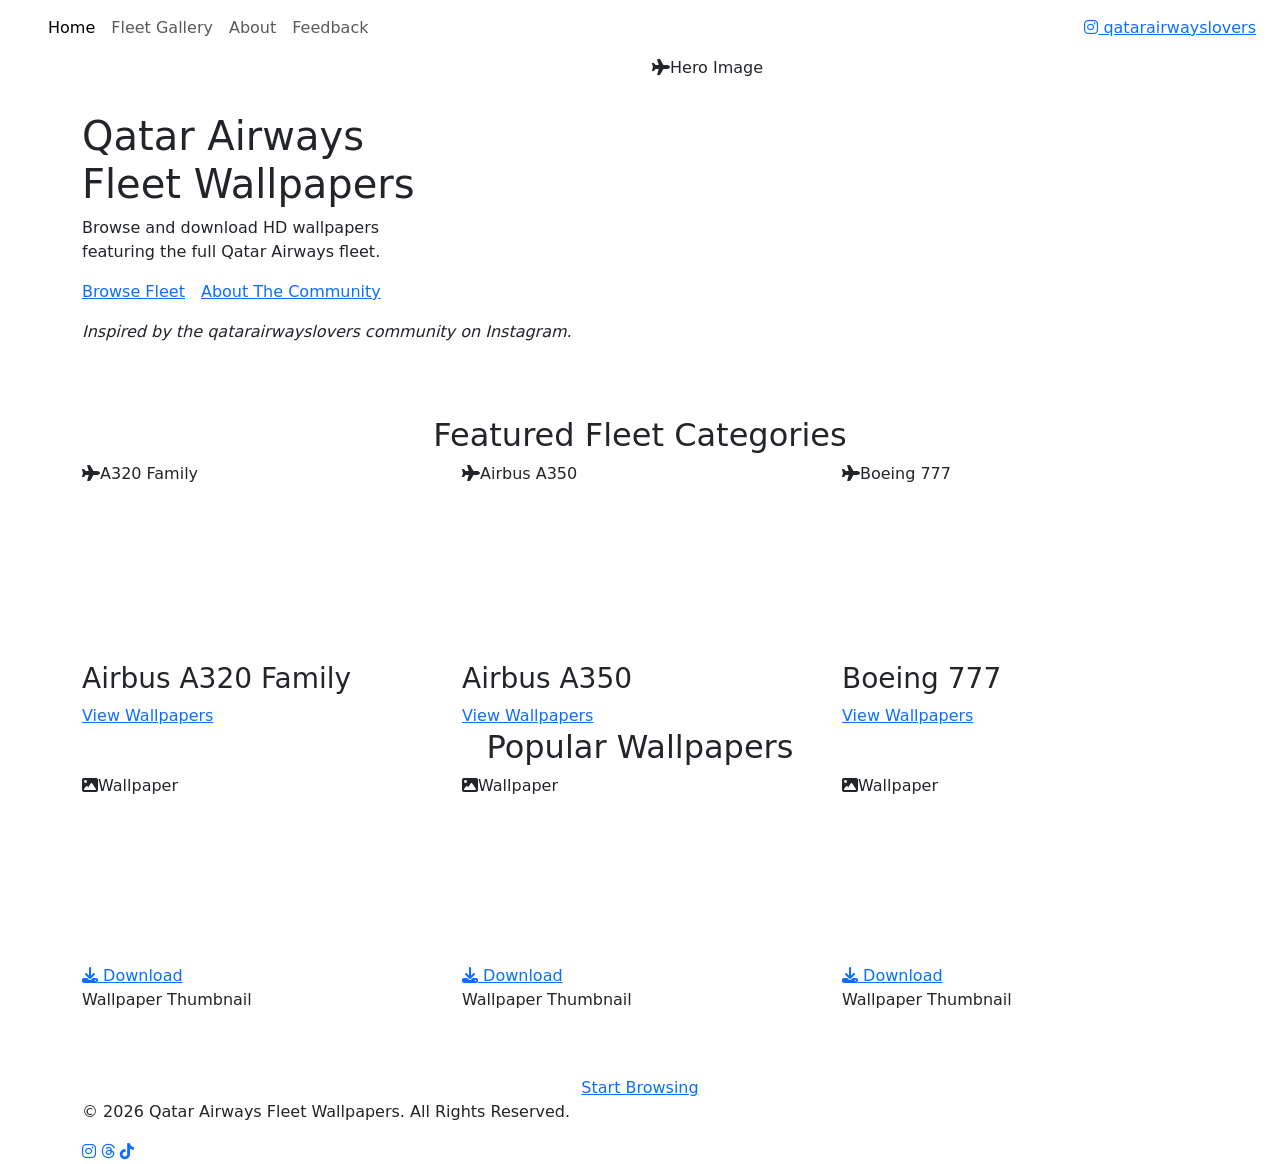
==== index.html @ 588c4b6b "Added actual wensite code" ====
<!DOCTYPE html>
<html lang="en">
<head>
  <meta charset="UTF-8">
  <meta name="viewport" content="width=device-width, initial-scale=1.0">
  <meta name="description" content="Browse and download HD wallpapers featuring the full Qatar Airways fleet.">
  <title>Qatar Airways Fleet Wallpapers</title>
  <link href="https://cdn.jsdelivr.net/npm/bootstrap@5.3.2/dist/css/bootstrap.min.css" rel="stylesheet">
  <link href="https://cdnjs.cloudflare.com/ajax/libs/font-awesome/6.5.0/css/all.min.css" rel="stylesheet">
  <link href="https://fonts.googleapis.com/css2?family=Inter:wght@300;400;500;600;700&display=swap" rel="stylesheet">
  <link rel="stylesheet" href="style.css">
</head>
<body>

<header>
  <nav class="navbar navbar-expand-lg site-nav" id="mainNav">
    <div class="container-fluid px-4">
      <a class="navbar-brand" href="index.html">
        <img src="assets/images/logo.jpeg" alt="Qatar Airways Lovers Community Logo" class="logo-img" onerror="this.style.display='none'">
      </a>
      <button class="navbar-toggler border-0" type="button" data-bs-toggle="collapse" data-bs-target="#navMenu" aria-controls="navMenu" aria-expanded="false" aria-label="Toggle navigation">
        <span class="navbar-toggler-icon"></span>
      </button>
      <div class="collapse navbar-collapse" id="navMenu">
        <ul class="navbar-nav me-auto mb-2 mb-lg-0">
          <li class="nav-item"><a class="nav-link active" aria-current="page" href="index.html">Home</a></li>
          <li class="nav-item"><a class="nav-link" href="fleet.html">Fleet Gallery</a></li>
          <li class="nav-item"><a class="nav-link" href="about.html">About</a></li>
          <li class="nav-item"><a class="nav-link" href="feedback.html">Feedback</a></li>
        </ul>
        <a href="https://instagram.com/qatarairwayslovers" target="_blank" rel="noopener noreferrer" class="ig-btn">
          <i class="fab fa-instagram"></i> qatarairwayslovers
        </a>
      </div>
    </div>
  </nav>
</header>

<main>

  <!-- ── HERO SECTION ── -->
  <section class="hero-section" id="hero">
    <div class="container">
      <div class="row align-items-center gy-5">
        <div class="col-lg-6 fade-up">
          <h1 class="hero-title">Qatar Airways<br>Fleet Wallpapers</h1>
          <p class="hero-sub">Browse and download HD wallpapers<br>featuring the full Qatar Airways fleet.</p>
          <div class="d-flex gap-3 flex-wrap mb-3">
            <a href="fleet.html" class="btn-dark-pill">Browse Fleet</a>
            <a href="about.html" class="btn-outline-pill">About The Community</a>
          </div>
          <p class="hero-tagline"><em>Inspired by the qatarairwayslovers community on Instagram.</em></p>
        </div>
        <div class="col-lg-6 fade-up delay-1">
          <div class="hero-img-box">
            <img src="assets/images/hero.jpg" alt="Qatar Airways aircraft in flight" width="600" height="360" loading="eager"
              onerror="this.outerHTML='<div class=\'img-ph\' style=\'height:360px\'><i class=\'fa fa-plane\'></i><span>Hero Image</span></div>'">
          </div>
        </div>
      </div>
    </div>
  </section>

  <!-- ── FEATURED FLEET CATEGORIES ── -->
  <section class="fleet-section" id="fleet">
    <div class="container">
      <h2 class="section-title text-center fade-up">Featured Fleet Categories</h2>
      <div class="row g-4">

        <div class="col-lg-4 col-md-6 fade-up delay-1">
          <article class="fleet-card">
            <div class="fleet-card-img">
              <img src="assets/images/a320.jpg" alt="Qatar Airways Airbus A320 Family" width="400" height="200" loading="lazy"
                onerror="this.outerHTML='<div class=\'img-ph\' style=\'height:200px\'><i class=\'fa fa-plane\'></i><span>A320 Family</span></div>'">
            </div>
            <div class="fleet-card-body">
              <h3 class="fleet-card-title">Airbus A320 Family</h3>
              <a href="aircraft.html?type=a320" class="btn-dark-pill">View Wallpapers</a>
            </div>
          </article>
        </div>

        <div class="col-lg-4 col-md-6 fade-up delay-2">
          <article class="fleet-card">
            <div class="fleet-card-img">
              <img src="assets/images/a350.jpg" alt="Qatar Airways Airbus A350" width="400" height="200" loading="lazy"
                onerror="this.outerHTML='<div class=\'img-ph\' style=\'height:200px\'><i class=\'fa fa-plane\'></i><span>Airbus A350</span></div>'">
            </div>
            <div class="fleet-card-body">
              <h3 class="fleet-card-title">Airbus A350</h3>
              <a href="aircraft.html?type=a350" class="btn-dark-pill">View Wallpapers</a>
            </div>
          </article>
        </div>

        <div class="col-lg-4 col-md-6 fade-up delay-3">
          <article class="fleet-card">
            <div class="fleet-card-img">
              <img src="assets/images/b777.jpg" alt="Qatar Airways Boeing 777" width="400" height="200" loading="lazy"
                onerror="this.outerHTML='<div class=\'img-ph\' style=\'height:200px\'><i class=\'fa fa-plane\'></i><span>Boeing 777</span></div>'">
            </div>
            <div class="fleet-card-body">
              <h3 class="fleet-card-title">Boeing 777</h3>
              <a href="aircraft.html?type=b777" class="btn-dark-pill">View Wallpapers</a>
            </div>
          </article>
        </div>

      </div>
    </div>
  </section>

  <!-- ── POPULAR WALLPAPERS ── -->
  <section class="wallpapers-section" id="wallpapers">
    <div class="container">
      <h2 class="section-title text-center fade-up">Popular Wallpapers</h2>
      <div class="row g-4">

        <div class="col-lg-4 col-md-6 fade-up delay-1">
          <figure class="wp-card">
            <div class="wp-img-wrap">
              <img src="assets/images/wp1.jpg" alt="Qatar Airways wallpaper thumbnail 1" width="400" height="190" loading="lazy"
                onerror="this.outerHTML='<div class=\'img-ph\' style=\'height:190px\'><i class=\'fa fa-image\'></i><span>Wallpaper</span></div>'">
              <div class="wp-overlay">
                <a href="download.html?id=1" class="btn-maroon btn-download-sim"><i class="fa fa-download"></i> Download</a>
              </div>
            </div>
            <figcaption class="wp-caption">Wallpaper Thumbnail</figcaption>
          </figure>
        </div>

        <div class="col-lg-4 col-md-6 fade-up delay-2">
          <figure class="wp-card">
            <div class="wp-img-wrap">
              <img src="assets/images/wp2.jpg" alt="Qatar Airways wallpaper thumbnail 2" width="400" height="190" loading="lazy"
                onerror="this.outerHTML='<div class=\'img-ph\' style=\'height:190px\'><i class=\'fa fa-image\'></i><span>Wallpaper</span></div>'">
              <div class="wp-overlay">
                <a href="download.html?id=2" class="btn-maroon btn-download-sim"><i class="fa fa-download"></i> Download</a>
              </div>
            </div>
            <figcaption class="wp-caption">Wallpaper Thumbnail</figcaption>
          </figure>
        </div>

        <div class="col-lg-4 col-md-6 fade-up delay-3">
          <figure class="wp-card">
            <div class="wp-img-wrap">
              <img src="assets/images/wp3.jpg" alt="Qatar Airways wallpaper thumbnail 3" width="400" height="190" loading="lazy"
                onerror="this.outerHTML='<div class=\'img-ph\' style=\'height:190px\'><i class=\'fa fa-image\'></i><span>Wallpaper</span></div>'">
              <div class="wp-overlay">
                <a href="download.html?id=3" class="btn-maroon btn-download-sim"><i class="fa fa-download"></i> Download</a>
              </div>
            </div>
            <figcaption class="wp-caption">Wallpaper Thumbnail</figcaption>
          </figure>
        </div>

      </div>
      <div class="text-center mt-5 fade-up">
        <a href="fleet.html" class="btn-start-browsing" id="startBrowsingBtn">Start Browsing</a>
      </div>
    </div>
  </section>

</main>

<footer class="site-footer">
  <div class="container">
    <div class="footer-inner">
      <address class="footer-copy">&copy; <time datetime="2026">2026</time> Qatar Airways Fleet Wallpapers. All Rights Reserved.</address>
      <nav aria-label="Social media links">
        <div class="footer-socials">
          <a href="https://instagram.com/qatarairwayslovers" target="_blank" rel="noopener noreferrer" class="social-link ig" aria-label="Instagram"><i class="fab fa-instagram"></i></a>
          <a href="#" class="social-link" aria-label="Threads"><i class="fab fa-threads"></i></a>
          <a href="#" class="social-link" aria-label="TikTok"><i class="fab fa-tiktok"></i></a>
        </div>
      </nav>
    </div>
  </div>
</footer>

<script src="https://cdn.jsdelivr.net/npm/bootstrap@5.3.2/dist/js/bootstrap.bundle.min.js"></script>
<script src="script.js"></script>
</body>
</html>
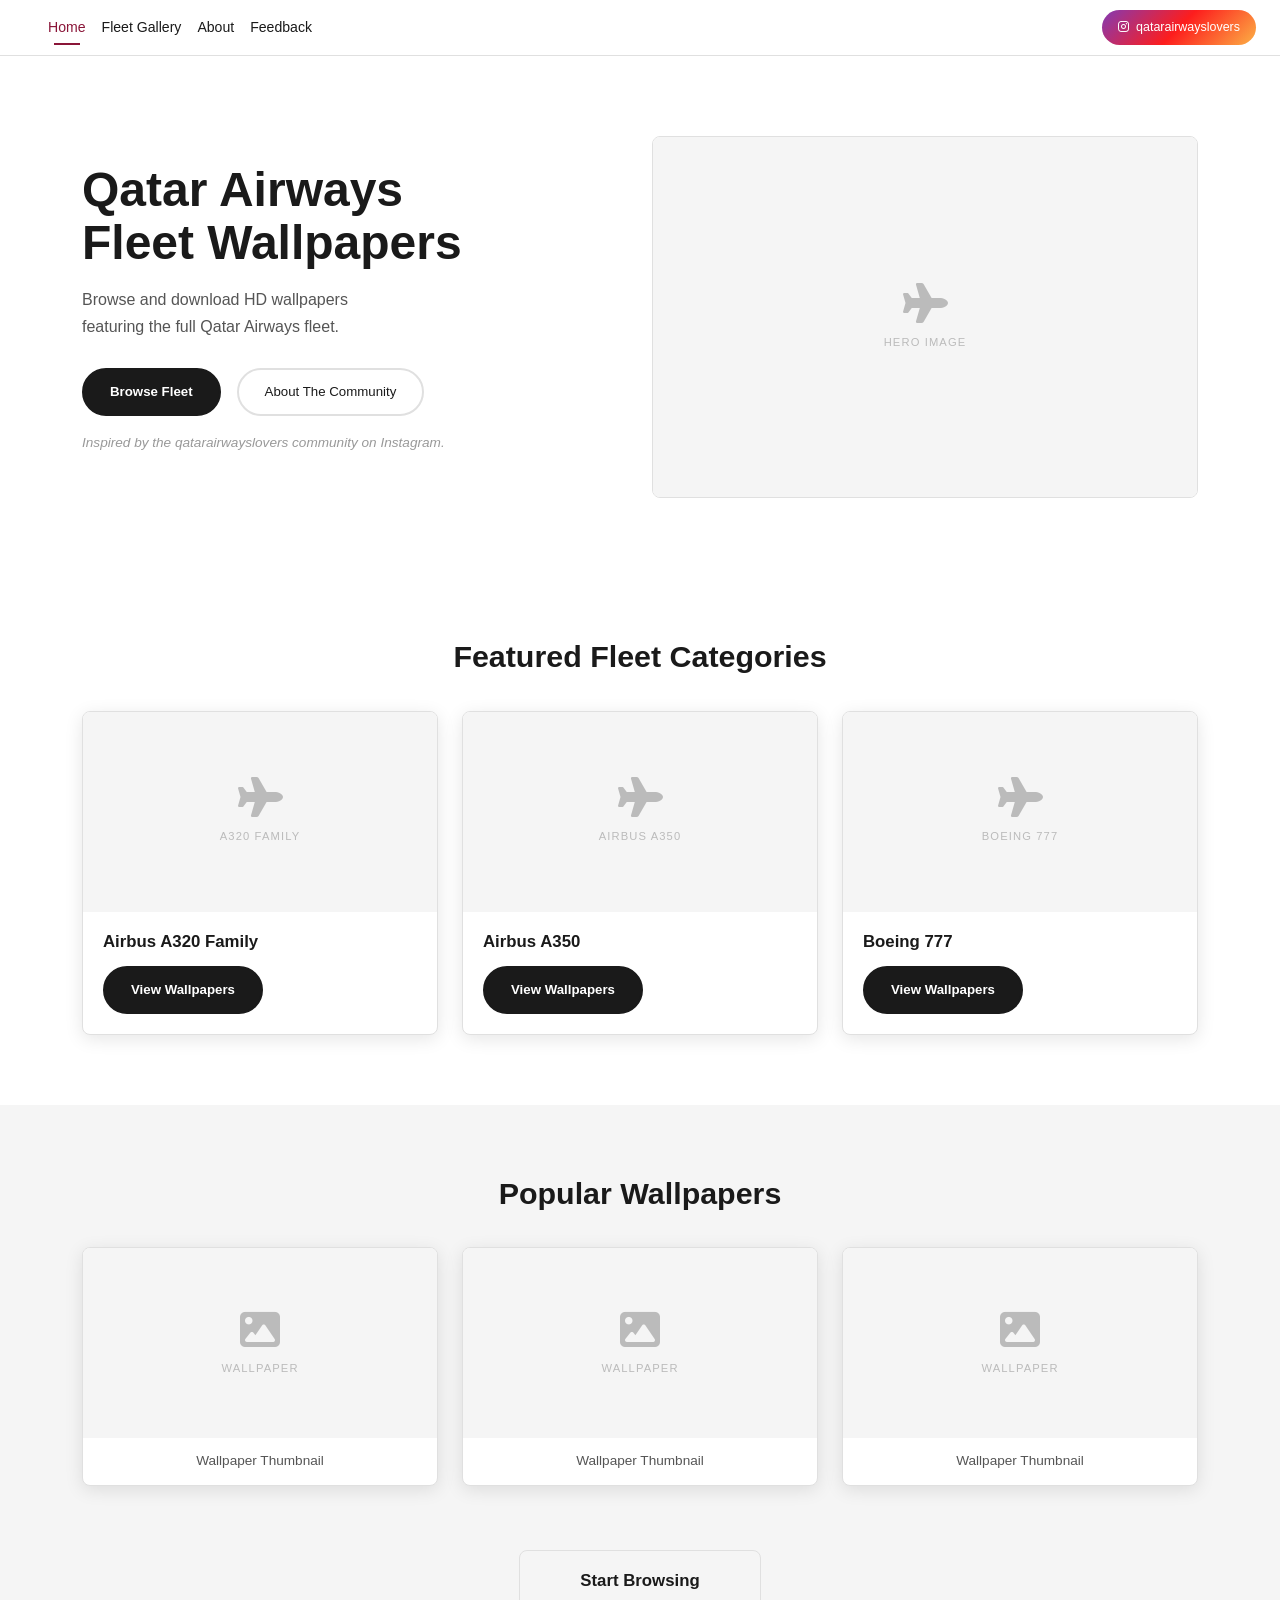
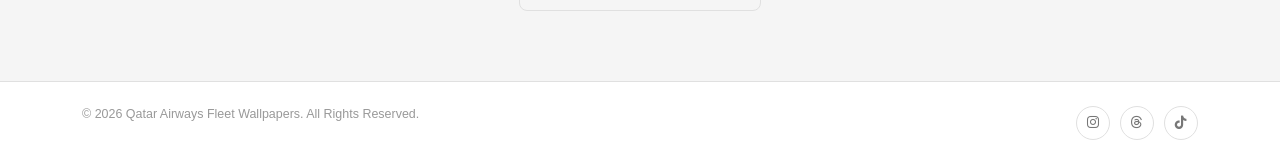
==== commit 88e2007d: "Updated WMD Website" ====
--- a/index.html
+++ b/index.html
@@ -8,7 +8,7 @@
   <link href="https://cdn.jsdelivr.net/npm/bootstrap@5.3.2/dist/css/bootstrap.min.css" rel="stylesheet">
   <link href="https://cdnjs.cloudflare.com/ajax/libs/font-awesome/6.5.0/css/all.min.css" rel="stylesheet">
   <link href="https://fonts.googleapis.com/css2?family=Inter:wght@300;400;500;600;700&display=swap" rel="stylesheet">
-  <link rel="stylesheet" href="style.css">
+  <link rel="stylesheet" href="css/style.css">
 </head>
 <body>
 
@@ -24,7 +24,7 @@
       <div class="collapse navbar-collapse" id="navMenu">
         <ul class="navbar-nav me-auto mb-2 mb-lg-0">
           <li class="nav-item"><a class="nav-link active" aria-current="page" href="index.html">Home</a></li>
-          <li class="nav-item"><a class="nav-link" href="fleet.html">Fleet Gallery</a></li>
+          <li class="nav-item"><a class="nav-link" href="fleet gallery.html">Fleet Gallery</a></li>
           <li class="nav-item"><a class="nav-link" href="about.html">About</a></li>
           <li class="nav-item"><a class="nav-link" href="feedback.html">Feedback</a></li>
         </ul>
@@ -179,7 +179,6 @@
   </div>
 </footer>
 
-<script src="https://cdn.jsdelivr.net/npm/bootstrap@5.3.2/dist/js/bootstrap.bundle.min.js"></script>
-<script src="script.js"></script>
+<script src="js/main.js"></script>
 </body>
 </html>
--- a/css/style.css
+++ b/css/style.css
@@ -0,0 +1,177 @@
+/* Qatar Airways Fleet Wallpapers — style.css | BIDA25-238 */
+:root{--maroon:#8A1538;--maroon-dark:#6B1029;--dark:#1a1a1a;--white:#fff;--grey-bg:#f5f5f5;--grey-mid:#e0e0e0;--grey-text:#555;--font:'Inter',sans-serif;--radius:8px;--tr:0.35s ease;--sh:0 4px 18px rgba(0,0,0,.10);--sh-lg:0 12px 36px rgba(0,0,0,.16)}
+*,*::before,*::after{box-sizing:border-box;margin:0;padding:0}
+html{scroll-behavior:smooth}
+body{font-family:var(--font);font-size:15px;color:var(--dark);background:var(--white);line-height:1.65}
+a{text-decoration:none;color:inherit}
+img{max-width:100%;display:block}
+address{font-style:normal}
+/* NAV */
+.site-nav{position:sticky;top:0;z-index:999;background:var(--white);border-bottom:1px solid var(--grey-mid);padding:10px 0;transition:box-shadow var(--tr)}
+.site-nav.scrolled{box-shadow:var(--sh)}
+.site-nav .logo-img{width:32px;height:32px;border-radius:50%;object-fit:cover;border:1px solid var(--grey-mid)}
+.site-nav .nav-link{font-size:.88rem;font-weight:500;color:var(--dark);padding:6px 14px;position:relative;transition:color var(--tr)}
+.site-nav .nav-link::after{content:'';position:absolute;bottom:0;left:14px;width:0;height:2px;background:var(--maroon);transition:width var(--tr)}
+.site-nav .nav-link:hover,.site-nav .nav-link.active{color:var(--maroon)}
+.site-nav .nav-link:hover::after,.site-nav .nav-link.active::after{width:calc(100% - 28px)}
+.ig-btn{display:inline-flex;align-items:center;gap:7px;background:linear-gradient(135deg,#833ab4,#fd1d1d,#fcb045);color:#fff;font-size:.78rem;font-weight:500;padding:7px 16px;border-radius:50px;transition:transform var(--tr),box-shadow var(--tr)}
+.ig-btn:hover{color:#fff;transform:translateY(-2px);box-shadow:0 6px 18px rgba(253,29,29,.3)}
+/* BANNER */
+.page-banner{background:var(--grey-bg);border-bottom:1px solid var(--grey-mid);padding:40px 0 30px}
+.page-banner h1{font-size:clamp(1.6rem,3.5vw,2.4rem);font-weight:700;margin-bottom:8px}
+.page-banner p{font-size:.95rem;color:var(--grey-text)}
+/* SECTION TITLE */
+.section-title{font-size:clamp(1.3rem,3vw,1.9rem);font-weight:700;margin-bottom:36px}
+/* BUTTONS */
+.btn-dark-pill{display:inline-block;background:var(--dark);color:var(--white);font-size:.83rem;font-weight:600;padding:11px 26px;border-radius:50px;border:2px solid var(--dark);transition:background var(--tr),color var(--tr),border-color var(--tr),transform var(--tr)}
+.btn-dark-pill:hover{background:var(--maroon);border-color:var(--maroon);color:var(--white);transform:translateY(-2px)}
+.btn-outline-pill{display:inline-block;background:transparent;color:var(--dark);font-size:.83rem;font-weight:500;padding:11px 26px;border-radius:50px;border:2px solid var(--grey-mid);transition:border-color var(--tr),color var(--tr),transform var(--tr)}
+.btn-outline-pill:hover{border-color:var(--dark);color:var(--dark);transform:translateY(-2px)}
+.btn-maroon{display:inline-flex;align-items:center;gap:8px;background:var(--maroon);color:var(--white);font-size:.83rem;font-weight:600;padding:11px 26px;border-radius:50px;border:2px solid var(--maroon);cursor:pointer;transition:background var(--tr),transform var(--tr),box-shadow var(--tr)}
+.btn-maroon:hover{background:var(--maroon-dark);color:var(--white);transform:translateY(-2px);box-shadow:0 6px 20px rgba(138,21,56,.3)}
+/* HERO */
+.hero-section{padding:80px 0 70px}
+.hero-title{font-size:clamp(2rem,5vw,3rem);font-weight:700;line-height:1.1;margin-bottom:18px}
+.hero-sub{font-size:1rem;color:var(--grey-text);margin-bottom:28px}
+.hero-tagline{font-size:.85rem;color:#999;font-style:italic;margin-top:16px}
+.hero-img-box{border-radius:var(--radius);overflow:hidden;background:var(--grey-bg);border:1px solid var(--grey-mid)}
+.hero-img-box img{width:100%;height:360px;object-fit:cover;transition:transform .7s ease}
+.hero-img-box:hover img{transform:scale(1.04)}
+/* PLACEHOLDER */
+.img-ph{display:flex;flex-direction:column;align-items:center;justify-content:center;gap:10px;color:#bbb;background:var(--grey-bg)}
+.img-ph i{font-size:2.5rem}
+.img-ph span{font-size:.7rem;letter-spacing:.1em;text-transform:uppercase}
+/* FLEET CARDS */
+.fleet-section{padding:70px 0}
+.wallpapers-section{padding:70px 0;background:var(--grey-bg)}
+.fleet-card{border:1px solid var(--grey-mid);border-radius:var(--radius);overflow:hidden;background:var(--white);box-shadow:var(--sh);height:100%;transition:transform var(--tr),box-shadow var(--tr),border-color var(--tr)}
+.fleet-card:hover{transform:translateY(-8px);box-shadow:var(--sh-lg);border-color:rgba(138,21,56,.25)}
+.fleet-card-img{overflow:hidden;height:200px;background:var(--grey-bg)}
+.fleet-card-img img{width:100%;height:100%;object-fit:cover;transition:transform .7s ease}
+.fleet-card:hover .fleet-card-img img{transform:scale(1.08)}
+.fleet-card-body{padding:20px}
+.fleet-card-title{font-size:1.05rem;font-weight:700;margin-bottom:14px}
+/* WALLPAPER CARDS */
+.wp-card{border:1px solid var(--grey-mid);border-radius:var(--radius);overflow:hidden;background:var(--white);box-shadow:var(--sh);transition:transform var(--tr),box-shadow var(--tr)}
+.wp-card:hover{transform:translateY(-6px);box-shadow:var(--sh-lg)}
+.wp-img-wrap{position:relative;overflow:hidden;height:190px;background:var(--grey-bg)}
+.wp-img-wrap img{width:100%;height:100%;object-fit:cover;transition:transform .7s ease}
+.wp-card:hover .wp-img-wrap img{transform:scale(1.07)}
+.wp-overlay{position:absolute;inset:0;background:rgba(0,0,0,.48);display:flex;align-items:center;justify-content:center;opacity:0;transition:opacity var(--tr)}
+.wp-card:hover .wp-overlay{opacity:1}
+.wp-caption{font-size:.85rem;color:var(--grey-text);padding:12px 16px;text-align:center}
+/* START BROWSING */
+.btn-start-browsing{background:var(--grey-bg);color:var(--dark);font-size:1.05rem;font-weight:600;padding:16px 60px;border-radius:var(--radius);border:1px solid var(--grey-mid);display:inline-block;transition:background var(--tr),color var(--tr),transform var(--tr),box-shadow var(--tr)}
+.btn-start-browsing:hover{background:var(--dark);color:var(--white);transform:translateY(-3px);box-shadow:var(--sh-lg)}
+/* GALLERY */
+.gallery-section{padding:60px 0}
+.search-wrap{display:flex;gap:12px;flex-wrap:wrap;justify-content:flex-end;margin-bottom:40px}
+.search-input{flex:1;min-width:180px;max-width:280px;padding:10px 16px;border:1px solid var(--grey-mid);border-radius:50px;font-size:.88rem;background:var(--white);transition:border-color var(--tr),box-shadow var(--tr)}
+.search-input:focus{outline:none;border-color:var(--maroon);box-shadow:0 0 0 3px rgba(138,21,56,.1)}
+.filter-select{padding:10px 16px;border:1px solid var(--grey-mid);border-radius:50px;font-size:.88rem;background:var(--white);cursor:pointer}
+.aircraft-cat-card{border:1px solid var(--grey-mid);border-radius:var(--radius);overflow:hidden;background:var(--white);text-align:center;cursor:pointer;box-shadow:var(--sh);transition:transform var(--tr),box-shadow var(--tr),border-color var(--tr)}
+.aircraft-cat-card:hover{transform:translateY(-6px);box-shadow:var(--sh-lg);border-color:rgba(138,21,56,.2)}
+.aircraft-cat-img{height:160px;background:var(--grey-bg);overflow:hidden}
+.aircraft-cat-img img{width:100%;height:100%;object-fit:cover;transition:transform .7s ease}
+.aircraft-cat-card:hover .aircraft-cat-img img{transform:scale(1.08)}
+.aircraft-cat-label{display:inline-block;background:var(--dark);color:var(--white);font-size:.82rem;font-weight:600;padding:8px 20px;border-radius:50px;margin:14px 0 16px;transition:background var(--tr)}
+.aircraft-cat-card:hover .aircraft-cat-label{background:var(--maroon)}
+.explore-card{border:1px solid var(--grey-mid);border-radius:var(--radius);background:var(--grey-bg);text-align:center;padding:28px 20px;transition:transform var(--tr),box-shadow var(--tr)}
+.explore-card:hover{transform:translateY(-4px);box-shadow:var(--sh)}
+.explore-card-img{height:120px;background:var(--grey-mid);border-radius:var(--radius);display:flex;align-items:center;justify-content:center;margin-bottom:14px}
+.explore-card-img i{font-size:2.5rem;color:#bbb}
+.explore-label{font-size:.85rem;color:var(--grey-text);margin-bottom:14px}
+.explore-browse-btn{display:block;width:100%;background:var(--grey-mid);color:var(--dark);font-size:1rem;font-weight:600;padding:11px;border-radius:var(--radius);border:none;cursor:pointer;transition:background var(--tr),color var(--tr)}
+.explore-browse-btn:hover{background:var(--dark);color:var(--white)}
+/* ABOUT */
+.about-section{padding:60px 0;border-bottom:1px solid var(--grey-mid)}
+.about-section:last-of-type{border-bottom:none}
+.about-img-box{background:var(--grey-bg);border:1px solid var(--grey-mid);border-radius:var(--radius);height:260px;display:flex;align-items:center;justify-content:center;overflow:hidden}
+.about-img-box img{width:100%;height:100%;object-fit:cover}
+/* FEEDBACK */
+.feedback-section{padding:60px 0}
+.feedback-card{background:var(--grey-bg);border:1px solid var(--grey-mid);border-radius:var(--radius);padding:32px}
+.feedback-card-header{display:flex;align-items:flex-start;gap:14px;margin-bottom:24px}
+.chat-icon{width:52px;height:52px;border:1px solid var(--grey-mid);background:var(--white);border-radius:var(--radius);display:flex;align-items:center;justify-content:center;font-size:1.4rem;flex-shrink:0}
+.feedback-card-header h3{font-size:1.1rem;font-weight:700;margin-bottom:4px}
+.feedback-card-header p{font-size:.85rem;color:var(--grey-text)}
+.form-label{font-size:.85rem;font-weight:600;margin-bottom:5px;display:block}
+.form-control{width:100%;padding:10px 14px;border:1px solid var(--grey-mid);border-radius:var(--radius);font-size:.88rem;background:var(--white);font-family:var(--font);transition:border-color var(--tr),box-shadow var(--tr)}
+.form-control:focus{outline:none;border-color:var(--maroon);box-shadow:0 0 0 3px rgba(138,21,56,.1)}
+.form-group{margin-bottom:16px}
+.form-error{font-size:.75rem;color:#c0392b;margin-top:4px;display:none}
+.form-error.show{display:block}
+.form-note{font-size:.75rem;color:#aaa;margin-top:8px}
+.info-sidebar{display:flex;flex-direction:column;gap:0}
+.info-card{background:var(--grey-bg);border:1px solid var(--grey-mid);padding:18px 20px}
+.info-card:first-child{border-radius:var(--radius) var(--radius) 0 0}
+.info-card:last-child{border-radius:0 0 var(--radius) var(--radius)}
+.info-card+.info-card{border-top:none}
+.info-header{font-weight:700;font-size:.88rem;margin-bottom:6px;color:var(--dark)}
+.info-icon-row{display:flex;align-items:center;gap:10px;margin-bottom:6px}
+.icon-circle{width:36px;height:36px;border-radius:50%;display:flex;align-items:center;justify-content:center;font-size:.9rem;flex-shrink:0}
+.ic-blue{background:#dbeafe;color:#1e40af}
+.ic-dark{background:var(--dark);color:var(--white)}
+.ic-clock{background:#f3f4f6;color:var(--dark)}
+.ic-ig{background:linear-gradient(135deg,#833ab4,#fd1d1d,#fcb045);color:var(--white)}
+.info-card p{font-size:.82rem;color:var(--grey-text)}
+/* AIRCRAFT DETAIL */
+.aircraft-section{padding:60px 0}
+.aircraft-main-img{background:var(--grey-bg);border:1px solid var(--grey-mid);border-radius:var(--radius);overflow:hidden;height:340px;display:flex;align-items:center;justify-content:center}
+.aircraft-main-img img{width:100%;height:100%;object-fit:cover;transition:opacity .3s ease}
+.thumb-strip{display:flex;gap:8px;margin-top:10px}
+.thumb-item{flex:1;height:62px;background:var(--grey-bg);border:2px solid var(--grey-mid);border-radius:6px;overflow:hidden;cursor:pointer;transition:border-color var(--tr)}
+.thumb-item:hover,.thumb-item.active-thumb{border-color:var(--maroon)}
+.thumb-item img{width:100%;height:100%;object-fit:cover}
+.wallpaper-info-panel{background:var(--grey-bg);border:1px solid var(--grey-mid);border-radius:var(--radius);padding:22px;height:100%}
+.wallpaper-info-panel h3{font-size:1rem;font-weight:700;margin-bottom:14px}
+.info-row{margin-bottom:10px;font-size:.88rem}
+.info-row strong{font-weight:600}
+.thumb-gallery{display:grid;grid-template-columns:repeat(4,1fr);gap:10px}
+.thumb-gallery-item{background:var(--grey-bg);border:1px solid var(--grey-mid);border-radius:6px;height:90px;overflow:hidden;cursor:pointer;transition:border-color var(--tr),transform var(--tr)}
+.thumb-gallery-item:hover{border-color:var(--maroon);transform:scale(1.04)}
+.thumb-gallery-item img{width:100%;height:100%;object-fit:cover}
+.more-wallpaper-card{border:1px solid var(--grey-mid);border-radius:var(--radius);overflow:hidden;background:var(--white);box-shadow:var(--sh);transition:transform var(--tr),box-shadow var(--tr)}
+.more-wallpaper-card:hover{transform:translateY(-5px);box-shadow:var(--sh-lg)}
+.more-wp-img{height:140px;background:var(--grey-bg);display:flex;align-items:center;justify-content:center;overflow:hidden}
+.more-wp-img img{width:100%;height:100%;object-fit:cover}
+.more-wp-body{padding:14px}
+.more-wp-title{font-size:.92rem;font-weight:700;margin-bottom:3px}
+.more-wp-sub{font-size:.78rem;color:var(--grey-text)}
+/* DOWNLOAD */
+.download-section{padding:60px 0}
+.download-preview{background:var(--grey-bg);border:1px solid var(--grey-mid);border-radius:var(--radius);height:300px;display:flex;align-items:center;justify-content:center;overflow:hidden}
+.download-preview img{width:100%;height:100%;object-fit:cover}
+.dl-res-label{text-align:center;font-size:1rem;color:#aaa;font-weight:500;margin-top:10px}
+.order-panel{background:var(--grey-bg);border:1px solid var(--grey-mid);border-radius:var(--radius);padding:22px;height:100%}
+.order-panel h4{font-size:1rem;font-weight:700;text-align:center;margin-bottom:18px}
+.order-row{margin-bottom:12px;font-size:.88rem}
+.order-row strong{font-weight:600}
+.order-line{height:1px;background:var(--grey-mid);margin:16px 0}
+.order-payment p{font-size:.85rem;color:var(--grey-text);margin-top:4px}
+.user-info-card{background:var(--grey-bg);border:1px solid var(--grey-mid);border-radius:var(--radius);padding:26px}
+.user-info-card h3{font-size:1.05rem;font-weight:700;margin-bottom:20px}
+.confirm-row{display:flex;align-items:center;justify-content:space-between;flex-wrap:wrap;gap:10px;margin-top:6px}
+.sim-note{font-size:.75rem;color:#aaa}
+/* TOAST */
+.toast-msg{position:fixed;bottom:28px;right:28px;z-index:9999;background:#166534;color:#fff;padding:14px 22px;border-radius:var(--radius);font-size:.88rem;font-weight:500;box-shadow:var(--sh-lg);transform:translateY(80px);opacity:0;transition:transform .4s ease,opacity .4s ease}
+.toast-msg.show{transform:translateY(0);opacity:1}
+/* FOOTER */
+.site-footer{background:var(--white);border-top:1px solid var(--grey-mid);padding:22px 0}
+.footer-inner{display:flex;align-items:center;justify-content:space-between;flex-wrap:wrap;gap:12px}
+.footer-copy{font-size:.78rem;color:#999}
+.footer-socials{display:flex;gap:10px}
+.social-link{width:34px;height:34px;border-radius:50%;border:1px solid var(--grey-mid);display:flex;align-items:center;justify-content:center;color:#777;font-size:.85rem;transition:border-color var(--tr),color var(--tr),transform var(--tr)}
+.social-link:hover{border-color:var(--dark);color:var(--dark);transform:translateY(-2px)}
+.social-link.ig:hover{background:linear-gradient(135deg,#833ab4,#fd1d1d,#fcb045);border-color:transparent;color:#fff}
+/* ANIMATIONS */
+@keyframes fadeUp{from{opacity:0;transform:translateY(28px)}to{opacity:1;transform:translateY(0)}}
+.fade-up{opacity:0;transform:translateY(28px);transition:opacity .7s ease,transform .7s ease}
+.fade-up.visible{opacity:1;transform:translateY(0)}
+.delay-1{transition-delay:.12s}
+.delay-2{transition-delay:.24s}
+.delay-3{transition-delay:.36s}
+/* MEDIA QUERIES */
+@media(max-width:991px){.ig-btn{font-size:.72rem;padding:6px 12px}.hero-section{padding:55px 0 45px}.hero-title{font-size:2.2rem}}
+@media(max-width:767px){.hero-title{font-size:1.8rem}.hero-img-box img{height:240px}.fleet-section,.wallpapers-section{padding:50px 0}.thumb-gallery{grid-template-columns:repeat(2,1fr)}.footer-inner{justify-content:center;text-align:center}.feedback-card{padding:22px}.user-info-card{padding:20px}}
+@media(max-width:480px){.hero-title{font-size:1.6rem}.btn-dark-pill,.btn-outline-pill{display:block;width:100%;text-align:center}.btn-start-browsing{padding:14px 30px}.thumb-gallery{grid-template-columns:1fr 1fr}}
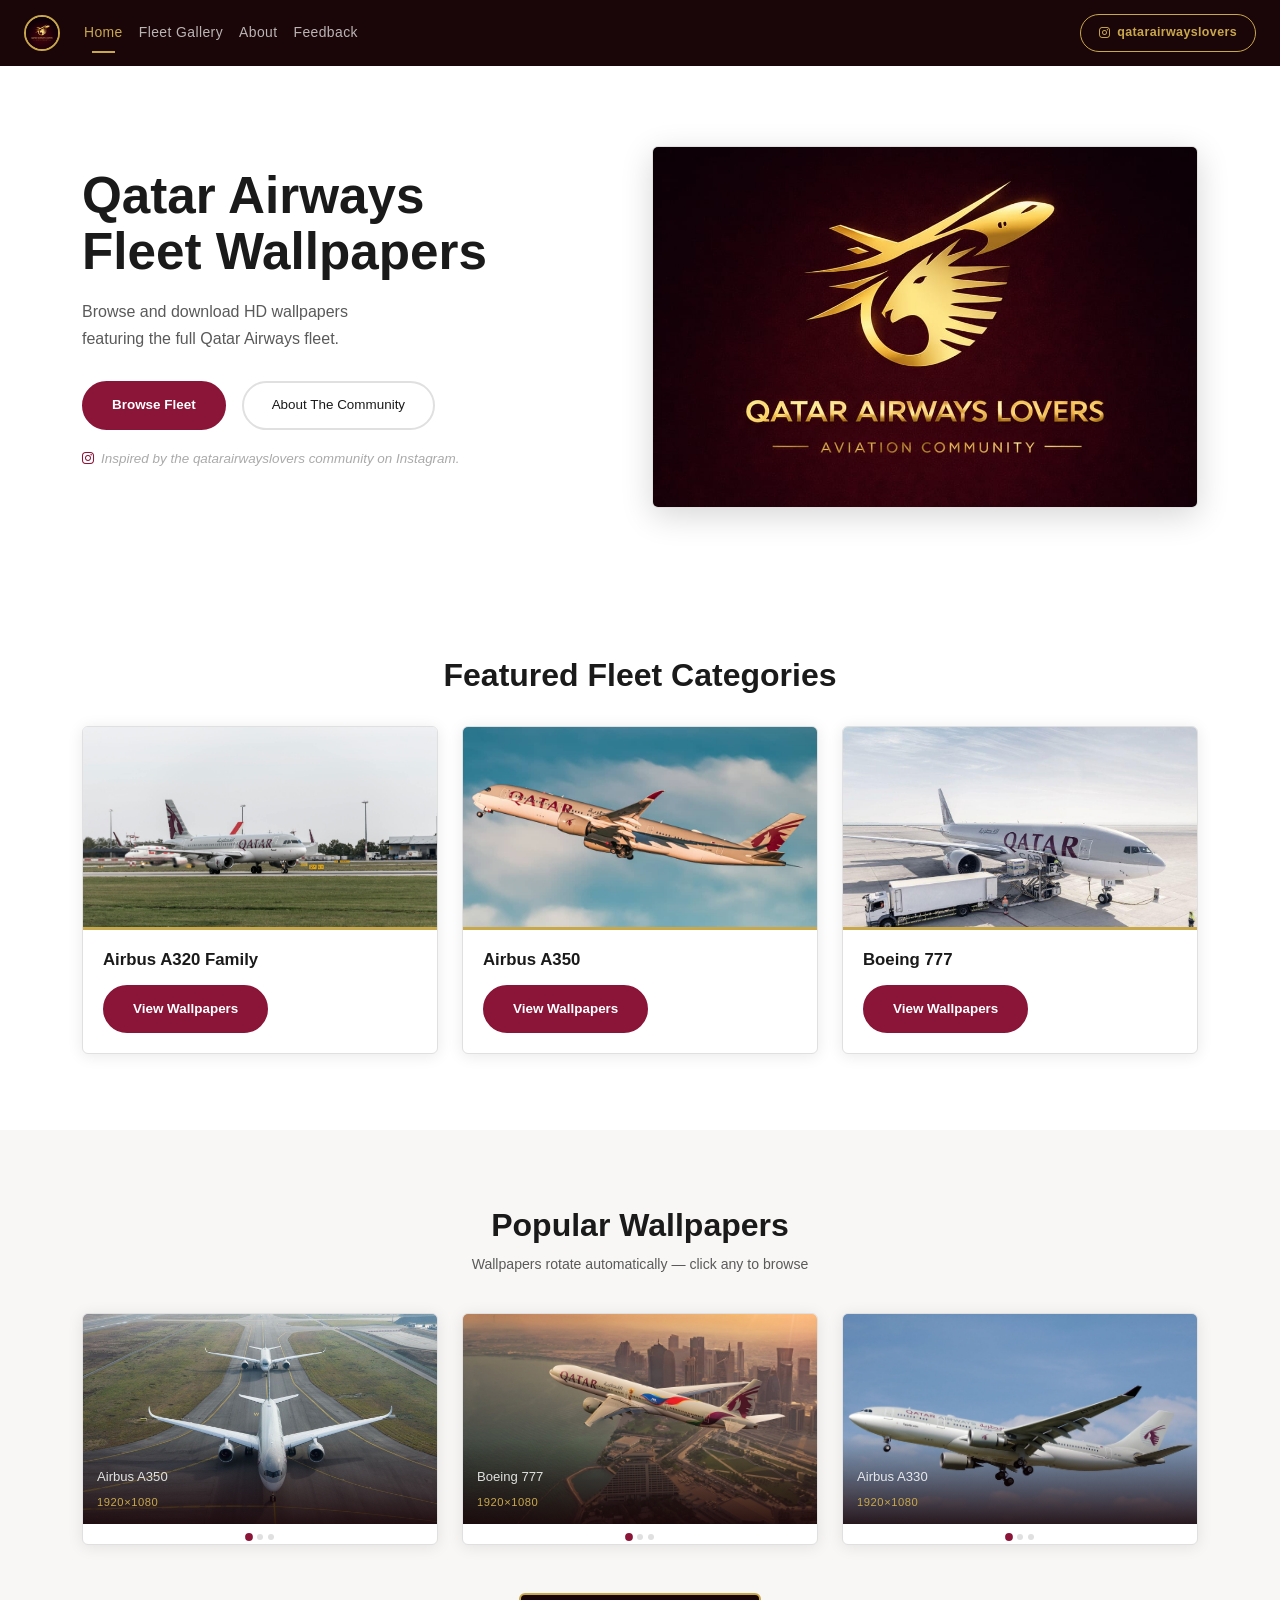
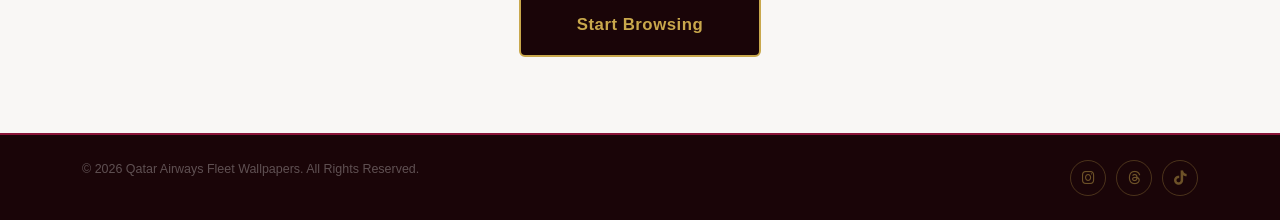
==== commit 7864d914: "Complete Full Website Updates" ====
--- a/index.html
+++ b/index.html
@@ -9,6 +9,21 @@
   <link href="https://cdnjs.cloudflare.com/ajax/libs/font-awesome/6.5.0/css/all.min.css" rel="stylesheet">
   <link href="https://fonts.googleapis.com/css2?family=Inter:wght@300;400;500;600;700&display=swap" rel="stylesheet">
   <link rel="stylesheet" href="css/style.css">
+  <style>
+    .wp-rotate-card{border:1px solid var(--mid-grey);border-radius:var(--radius);overflow:hidden;background:var(--white);box-shadow:var(--shadow);transition:transform var(--tr),box-shadow var(--tr)}
+    .wp-rotate-card:hover{transform:translateY(-6px);box-shadow:var(--shadow-lg)}
+    .wp-rotate-img{position:relative;overflow:hidden;height:210px;background:var(--light-grey)}
+    .wp-rotate-img img{position:absolute;inset:0;width:100%;height:100%;object-fit:cover;opacity:0;transition:opacity 1s ease}
+    .wp-rotate-img img.active{opacity:1}
+    .wp-rotate-overlay{position:absolute;inset:0;background:rgba(26,5,8,0.78);display:flex;align-items:center;justify-content:center;opacity:0;transition:opacity var(--tr);z-index:2}
+    .wp-rotate-card:hover .wp-rotate-overlay{opacity:1}
+    .wp-rotate-label{position:absolute;bottom:0;left:0;right:0;background:linear-gradient(to top,rgba(26,5,8,.88),transparent);padding:28px 14px 10px;z-index:1}
+    .wp-rotate-label p{font-size:.82rem;color:rgba(255,255,255,.85);font-weight:500;margin:0}
+    .wp-rotate-label span{font-size:.7rem;color:var(--gold);letter-spacing:.05em}
+    .wp-dots{display:flex;gap:5px;justify-content:center;padding:10px 0 4px}
+    .wp-dot{width:6px;height:6px;border-radius:50%;background:var(--mid-grey);cursor:pointer;transition:background .3s,transform .3s}
+    .wp-dot.active{background:var(--maroon);transform:scale(1.3)}
+  </style>
 </head>
 <body>
 
@@ -16,9 +31,9 @@
   <nav class="navbar navbar-expand-lg site-nav" id="mainNav">
     <div class="container-fluid px-4">
       <a class="navbar-brand" href="index.html">
-        <img src="assets/images/logo.jpeg" alt="Qatar Airways Lovers Community Logo" class="logo-img" onerror="this.style.display='none'">
+        <img src="images/qr lovers logo/QR Lovers Community Logo.jpeg" alt="Qatar Airways Lovers Logo" class="logo-img" onerror="this.style.display='none'">
       </a>
-      <button class="navbar-toggler border-0" type="button" data-bs-toggle="collapse" data-bs-target="#navMenu" aria-controls="navMenu" aria-expanded="false" aria-label="Toggle navigation">
+      <button class="navbar-toggler border-0" type="button" data-bs-toggle="collapse" data-bs-target="#navMenu" aria-expanded="false" aria-label="Toggle navigation">
         <span class="navbar-toggler-icon"></span>
       </button>
       <div class="collapse navbar-collapse" id="navMenu">
@@ -38,7 +53,7 @@
 
 <main>
 
-  <!-- ── HERO SECTION ── -->
+  <!-- HERO -->
   <section class="hero-section" id="hero">
     <div class="container">
       <div class="row align-items-center gy-5">
@@ -46,14 +61,17 @@
           <h1 class="hero-title">Qatar Airways<br>Fleet Wallpapers</h1>
           <p class="hero-sub">Browse and download HD wallpapers<br>featuring the full Qatar Airways fleet.</p>
           <div class="d-flex gap-3 flex-wrap mb-3">
-            <a href="fleet.html" class="btn-dark-pill">Browse Fleet</a>
+            <a href="fleet gallery.html" class="btn-dark-pill">Browse Fleet</a>
             <a href="about.html" class="btn-outline-pill">About The Community</a>
           </div>
-          <p class="hero-tagline"><em>Inspired by the qatarairwayslovers community on Instagram.</em></p>
+          <p class="hero-tagline">
+            <i class="fab fa-instagram"></i>
+            <em>Inspired by the qatarairwayslovers community on Instagram.</em>
+          </p>
         </div>
         <div class="col-lg-6 fade-up delay-1">
           <div class="hero-img-box">
-            <img src="assets/images/hero.jpg" alt="Qatar Airways aircraft in flight" width="600" height="360" loading="eager"
+            <img src="images/qr lovers logo/QR Lovers Community Logo.jpeg" alt="Qatar Airways aircraft in flight" width="600" height="360" loading="eager"
               onerror="this.outerHTML='<div class=\'img-ph\' style=\'height:360px\'><i class=\'fa fa-plane\'></i><span>Hero Image</span></div>'">
           </div>
         </div>
@@ -61,7 +79,7 @@
     </div>
   </section>
 
-  <!-- ── FEATURED FLEET CATEGORIES ── -->
+  <!-- FEATURED FLEET CATEGORIES -->
   <section class="fleet-section" id="fleet">
     <div class="container">
       <h2 class="section-title text-center fade-up">Featured Fleet Categories</h2>
@@ -70,12 +88,12 @@
         <div class="col-lg-4 col-md-6 fade-up delay-1">
           <article class="fleet-card">
             <div class="fleet-card-img">
-              <img src="assets/images/a320.jpg" alt="Qatar Airways Airbus A320 Family" width="400" height="200" loading="lazy"
+              <img src="images/a320/During Taxi.jpeg" alt="Qatar Airways Airbus A320 Family" loading="lazy"
                 onerror="this.outerHTML='<div class=\'img-ph\' style=\'height:200px\'><i class=\'fa fa-plane\'></i><span>A320 Family</span></div>'">
             </div>
             <div class="fleet-card-body">
               <h3 class="fleet-card-title">Airbus A320 Family</h3>
-              <a href="aircraft.html?type=a320" class="btn-dark-pill">View Wallpapers</a>
+              <a href="a320.html" class="btn-dark-pill">View Wallpapers</a>
             </div>
           </article>
         </div>
@@ -83,12 +101,12 @@
         <div class="col-lg-4 col-md-6 fade-up delay-2">
           <article class="fleet-card">
             <div class="fleet-card-img">
-              <img src="assets/images/a350.jpg" alt="Qatar Airways Airbus A350" width="400" height="200" loading="lazy"
+              <img src="images/a350/Stunning Takeoff.jpeg" alt="Qatar Airways Airbus A350" loading="lazy"
                 onerror="this.outerHTML='<div class=\'img-ph\' style=\'height:200px\'><i class=\'fa fa-plane\'></i><span>Airbus A350</span></div>'">
             </div>
             <div class="fleet-card-body">
               <h3 class="fleet-card-title">Airbus A350</h3>
-              <a href="aircraft.html?type=a350" class="btn-dark-pill">View Wallpapers</a>
+              <a href="a350.html" class="btn-dark-pill">View Wallpapers</a>
             </div>
           </article>
         </div>
@@ -96,12 +114,12 @@
         <div class="col-lg-4 col-md-6 fade-up delay-3">
           <article class="fleet-card">
             <div class="fleet-card-img">
-              <img src="assets/images/b777.jpg" alt="Qatar Airways Boeing 777" width="400" height="200" loading="lazy"
+              <img src="images/b777/Parked At The Spot.jpg" alt="Qatar Airways Boeing 777" loading="lazy"
                 onerror="this.outerHTML='<div class=\'img-ph\' style=\'height:200px\'><i class=\'fa fa-plane\'></i><span>Boeing 777</span></div>'">
             </div>
             <div class="fleet-card-body">
               <h3 class="fleet-card-title">Boeing 777</h3>
-              <a href="aircraft.html?type=b777" class="btn-dark-pill">View Wallpapers</a>
+              <a href="b777.html" class="btn-dark-pill">View Wallpapers</a>
             </div>
           </article>
         </div>
@@ -110,54 +128,85 @@
     </div>
   </section>
 
-  <!-- ── POPULAR WALLPAPERS ── -->
+  <!-- POPULAR WALLPAPERS — auto-rotating -->
   <section class="wallpapers-section" id="wallpapers">
     <div class="container">
       <h2 class="section-title text-center fade-up">Popular Wallpapers</h2>
+      <p class="text-center fade-up delay-1" style="color:var(--text-grey);margin-top:-24px;margin-bottom:36px;font-size:.88rem">Wallpapers rotate automatically — click any to browse</p>
       <div class="row g-4">
 
+        <!-- Rotator 1: Airbus widebodies -->
         <div class="col-lg-4 col-md-6 fade-up delay-1">
-          <figure class="wp-card">
-            <div class="wp-img-wrap">
-              <img src="assets/images/wp1.jpg" alt="Qatar Airways wallpaper thumbnail 1" width="400" height="190" loading="lazy"
-                onerror="this.outerHTML='<div class=\'img-ph\' style=\'height:190px\'><i class=\'fa fa-image\'></i><span>Wallpaper</span></div>'">
-              <div class="wp-overlay">
-                <a href="download.html?id=1" class="btn-maroon btn-download-sim"><i class="fa fa-download"></i> Download</a>
-              </div>
-            </div>
-            <figcaption class="wp-caption">Wallpaper Thumbnail</figcaption>
-          </figure>
-        </div>
-
+          <div class="wp-rotate-card">
+            <div class="wp-rotate-img" id="rot1">
+              <img src="images/a350/Attention Seeker.jpg" alt="A350 wallpaper" class="active">
+              <img src="images/a320/A320 Takeoff.jpg" alt="A320 wallpaper">
+              <img src="images/a380/Sky Surfing.jpg" alt="A380 wallpaper">
+              <div class="wp-rotate-overlay">
+                <a href="a350.html" id="rot1-link" class="btn-maroon"><i class="fa fa-eye"></i> View</a>
+              </div>
+              <div class="wp-rotate-label">
+                <p id="rot1-title">Airbus A350</p>
+                <span>1920×1080</span>
+              </div>
+            </div>
+            <div class="wp-dots" id="dot1">
+              <div class="wp-dot active"></div>
+              <div class="wp-dot"></div>
+              <div class="wp-dot"></div>
+            </div>
+          </div>
+        </div>
+
+        <!-- Rotator 2: Boeing aircraft -->
         <div class="col-lg-4 col-md-6 fade-up delay-2">
-          <figure class="wp-card">
-            <div class="wp-img-wrap">
-              <img src="assets/images/wp2.jpg" alt="Qatar Airways wallpaper thumbnail 2" width="400" height="190" loading="lazy"
-                onerror="this.outerHTML='<div class=\'img-ph\' style=\'height:190px\'><i class=\'fa fa-image\'></i><span>Wallpaper</span></div>'">
-              <div class="wp-overlay">
-                <a href="download.html?id=2" class="btn-maroon btn-download-sim"><i class="fa fa-download"></i> Download</a>
-              </div>
-            </div>
-            <figcaption class="wp-caption">Wallpaper Thumbnail</figcaption>
-          </figure>
-        </div>
-
+          <div class="wp-rotate-card">
+            <div class="wp-rotate-img" id="rot2">
+              <img src="images/b777/Soaring Over The City.jpg" alt="B777 wallpaper" class="active">
+              <img src="images/b787/Like A Dream.jpg" alt="B787 wallpaper">
+              <img src="images/b737max/Takeoff.webp" alt="737 MAX wallpaper">
+              <div class="wp-rotate-overlay">
+                <a href="b777.html" id="rot2-link" class="btn-maroon"><i class="fa fa-eye"></i> View</a>
+              </div>
+              <div class="wp-rotate-label">
+                <p id="rot2-title">Boeing 777</p>
+                <span>1920×1080</span>
+              </div>
+            </div>
+            <div class="wp-dots" id="dot2">
+              <div class="wp-dot active"></div>
+              <div class="wp-dot"></div>
+              <div class="wp-dot"></div>
+            </div>
+          </div>
+        </div>
+
+        <!-- Rotator 3: Mix -->
         <div class="col-lg-4 col-md-6 fade-up delay-3">
-          <figure class="wp-card">
-            <div class="wp-img-wrap">
-              <img src="assets/images/wp3.jpg" alt="Qatar Airways wallpaper thumbnail 3" width="400" height="190" loading="lazy"
-                onerror="this.outerHTML='<div class=\'img-ph\' style=\'height:190px\'><i class=\'fa fa-image\'></i><span>Wallpaper</span></div>'">
-              <div class="wp-overlay">
-                <a href="download.html?id=3" class="btn-maroon btn-download-sim"><i class="fa fa-download"></i> Download</a>
-              </div>
-            </div>
-            <figcaption class="wp-caption">Wallpaper Thumbnail</figcaption>
-          </figure>
+          <div class="wp-rotate-card">
+            <div class="wp-rotate-img" id="rot3">
+              <img src="images/a330/vintage.jpg" alt="A330 Wallpaper" class="active">
+              <img src="images/b777/Triple Seven Army.jpg" alt="B777 Wallpaper">
+              <img src="images/a350/Beautiful Colours.jpg" alt="A350 Wallpaper">
+              <div class="wp-rotate-overlay">
+                <a href="a330.html" id="rot3-link" class="btn-maroon"><i class="fa fa-eye"></i> View</a>
+              </div>
+              <div class="wp-rotate-label">
+                <p id="rot3-title">Airbus A330</p>
+                <span>1920×1080</span>
+              </div>
+            </div>
+            <div class="wp-dots" id="dot3">
+              <div class="wp-dot active"></div>
+              <div class="wp-dot"></div>
+              <div class="wp-dot"></div>
+            </div>
+          </div>
         </div>
 
       </div>
       <div class="text-center mt-5 fade-up">
-        <a href="fleet.html" class="btn-start-browsing" id="startBrowsingBtn">Start Browsing</a>
+        <a href="fleet gallery.html" class="btn-start-browsing" id="startBrowsingBtn">Start Browsing</a>
       </div>
     </div>
   </section>
@@ -170,7 +219,7 @@
       <address class="footer-copy">&copy; <time datetime="2026">2026</time> Qatar Airways Fleet Wallpapers. All Rights Reserved.</address>
       <nav aria-label="Social media links">
         <div class="footer-socials">
-          <a href="https://instagram.com/qatarairwayslovers" target="_blank" rel="noopener noreferrer" class="social-link ig" aria-label="Instagram"><i class="fab fa-instagram"></i></a>
+          <a href="https://instagram.com/qatarairwayslovers" target="_blank" rel="noopener noreferrer" class="social-link" aria-label="Instagram"><i class="fab fa-instagram"></i></a>
           <a href="#" class="social-link" aria-label="Threads"><i class="fab fa-threads"></i></a>
           <a href="#" class="social-link" aria-label="TikTok"><i class="fab fa-tiktok"></i></a>
         </div>
@@ -179,6 +228,71 @@
   </div>
 </footer>
 
+<script src="https://cdn.jsdelivr.net/npm/bootstrap@5.3.2/dist/js/bootstrap.bundle.min.js"></script>
 <script src="js/main.js"></script>
+<script>
+/* ── AUTO-ROTATING WALLPAPER CARDS ─────────────────────────
+   3 independent rotators, each cycling through 3 images.
+   CSS opacity transition handles the smooth fade.
+   setInterval advances each one every 3 seconds.
+   They start at different times (offset) so they don't
+   all switch at the same moment.
+   Demonstrates: setInterval, setTimeout, querySelectorAll,
+   classList, array-based data, DOM manipulation
+──────────────────────────────────────────────────────────── */
+var rotators = [
+  {
+    rotId:'rot1', dotId:'dot1', titleId:'rot1-title', linkId:'rot1-link',
+    titles:['Airbus A350','Airbus A320 Family','Airbus A380'],
+    links:['a350.html','a320.html','a380.html'],
+    current:0
+  },
+  {
+    rotId:'rot2', dotId:'dot2', titleId:'rot2-title', linkId:'rot2-link',
+    titles:['Boeing 777','Boeing 787 Dreamliner','Boeing 737 MAX'],
+    links:['b777.html','b787.html','b737max.html'],
+    current:0
+  },
+  {
+    rotId:'rot3', dotId:'dot3', titleId:'rot3-title', linkId:'rot3-link',
+    titles:['Airbus A330','Boeing 777','Airbus A350'],
+    links:['a330.html','b777.html','a350.html'],
+    current:0
+  }
+];
+
+function tick(r) {
+  var container = document.getElementById(r.rotId);
+  var dotBox    = document.getElementById(r.dotId);
+  var titleEl   = document.getElementById(r.titleId);
+  var linkEl    = document.getElementById(r.linkId);
+  if (!container) return;
+
+  var imgs = container.querySelectorAll('img');
+  var dots = dotBox ? dotBox.querySelectorAll('.wp-dot') : [];
+
+  /* Deactivate current */
+  if (imgs[r.current]) imgs[r.current].classList.remove('active');
+  if (dots[r.current]) dots[r.current].classList.remove('active');
+
+  /* Move to next */
+  r.current = (r.current + 1) % imgs.length;
+
+  /* Activate next */
+  if (imgs[r.current]) imgs[r.current].classList.add('active');
+  if (dots[r.current]) dots[r.current].classList.add('active');
+
+  /* Update label and link */
+  if (titleEl) titleEl.textContent = r.titles[r.current];
+  if (linkEl)  linkEl.href = r.links[r.current];
+}
+
+/* Start each rotator with a 1 second offset between them */
+rotators.forEach(function(r, i) {
+  setTimeout(function() {
+    setInterval(function() { tick(r); }, 3000);
+  }, i * 1000);
+});
+</script>
 </body>
 </html>
--- a/css/style.css
+++ b/css/style.css
@@ -1,177 +1,588 @@
-/* Qatar Airways Fleet Wallpapers — style.css | BIDA25-238 */
-:root{--maroon:#8A1538;--maroon-dark:#6B1029;--dark:#1a1a1a;--white:#fff;--grey-bg:#f5f5f5;--grey-mid:#e0e0e0;--grey-text:#555;--font:'Inter',sans-serif;--radius:8px;--tr:0.35s ease;--sh:0 4px 18px rgba(0,0,0,.10);--sh-lg:0 12px 36px rgba(0,0,0,.16)}
-*,*::before,*::after{box-sizing:border-box;margin:0;padding:0}
-html{scroll-behavior:smooth}
-body{font-family:var(--font);font-size:15px;color:var(--dark);background:var(--white);line-height:1.65}
-a{text-decoration:none;color:inherit}
-img{max-width:100%;display:block}
-address{font-style:normal}
-/* NAV */
-.site-nav{position:sticky;top:0;z-index:999;background:var(--white);border-bottom:1px solid var(--grey-mid);padding:10px 0;transition:box-shadow var(--tr)}
-.site-nav.scrolled{box-shadow:var(--sh)}
-.site-nav .logo-img{width:32px;height:32px;border-radius:50%;object-fit:cover;border:1px solid var(--grey-mid)}
-.site-nav .nav-link{font-size:.88rem;font-weight:500;color:var(--dark);padding:6px 14px;position:relative;transition:color var(--tr)}
-.site-nav .nav-link::after{content:'';position:absolute;bottom:0;left:14px;width:0;height:2px;background:var(--maroon);transition:width var(--tr)}
-.site-nav .nav-link:hover,.site-nav .nav-link.active{color:var(--maroon)}
-.site-nav .nav-link:hover::after,.site-nav .nav-link.active::after{width:calc(100% - 28px)}
-.ig-btn{display:inline-flex;align-items:center;gap:7px;background:linear-gradient(135deg,#833ab4,#fd1d1d,#fcb045);color:#fff;font-size:.78rem;font-weight:500;padding:7px 16px;border-radius:50px;transition:transform var(--tr),box-shadow var(--tr)}
-.ig-btn:hover{color:#fff;transform:translateY(-2px);box-shadow:0 6px 18px rgba(253,29,29,.3)}
-/* BANNER */
-.page-banner{background:var(--grey-bg);border-bottom:1px solid var(--grey-mid);padding:40px 0 30px}
-.page-banner h1{font-size:clamp(1.6rem,3.5vw,2.4rem);font-weight:700;margin-bottom:8px}
-.page-banner p{font-size:.95rem;color:var(--grey-text)}
-/* SECTION TITLE */
-.section-title{font-size:clamp(1.3rem,3vw,1.9rem);font-weight:700;margin-bottom:36px}
-/* BUTTONS */
-.btn-dark-pill{display:inline-block;background:var(--dark);color:var(--white);font-size:.83rem;font-weight:600;padding:11px 26px;border-radius:50px;border:2px solid var(--dark);transition:background var(--tr),color var(--tr),border-color var(--tr),transform var(--tr)}
-.btn-dark-pill:hover{background:var(--maroon);border-color:var(--maroon);color:var(--white);transform:translateY(-2px)}
-.btn-outline-pill{display:inline-block;background:transparent;color:var(--dark);font-size:.83rem;font-weight:500;padding:11px 26px;border-radius:50px;border:2px solid var(--grey-mid);transition:border-color var(--tr),color var(--tr),transform var(--tr)}
-.btn-outline-pill:hover{border-color:var(--dark);color:var(--dark);transform:translateY(-2px)}
-.btn-maroon{display:inline-flex;align-items:center;gap:8px;background:var(--maroon);color:var(--white);font-size:.83rem;font-weight:600;padding:11px 26px;border-radius:50px;border:2px solid var(--maroon);cursor:pointer;transition:background var(--tr),transform var(--tr),box-shadow var(--tr)}
-.btn-maroon:hover{background:var(--maroon-dark);color:var(--white);transform:translateY(-2px);box-shadow:0 6px 20px rgba(138,21,56,.3)}
-/* HERO */
-.hero-section{padding:80px 0 70px}
-.hero-title{font-size:clamp(2rem,5vw,3rem);font-weight:700;line-height:1.1;margin-bottom:18px}
-.hero-sub{font-size:1rem;color:var(--grey-text);margin-bottom:28px}
-.hero-tagline{font-size:.85rem;color:#999;font-style:italic;margin-top:16px}
-.hero-img-box{border-radius:var(--radius);overflow:hidden;background:var(--grey-bg);border:1px solid var(--grey-mid)}
-.hero-img-box img{width:100%;height:360px;object-fit:cover;transition:transform .7s ease}
-.hero-img-box:hover img{transform:scale(1.04)}
-/* PLACEHOLDER */
-.img-ph{display:flex;flex-direction:column;align-items:center;justify-content:center;gap:10px;color:#bbb;background:var(--grey-bg)}
-.img-ph i{font-size:2.5rem}
-.img-ph span{font-size:.7rem;letter-spacing:.1em;text-transform:uppercase}
-/* FLEET CARDS */
-.fleet-section{padding:70px 0}
-.wallpapers-section{padding:70px 0;background:var(--grey-bg)}
-.fleet-card{border:1px solid var(--grey-mid);border-radius:var(--radius);overflow:hidden;background:var(--white);box-shadow:var(--sh);height:100%;transition:transform var(--tr),box-shadow var(--tr),border-color var(--tr)}
-.fleet-card:hover{transform:translateY(-8px);box-shadow:var(--sh-lg);border-color:rgba(138,21,56,.25)}
-.fleet-card-img{overflow:hidden;height:200px;background:var(--grey-bg)}
-.fleet-card-img img{width:100%;height:100%;object-fit:cover;transition:transform .7s ease}
-.fleet-card:hover .fleet-card-img img{transform:scale(1.08)}
-.fleet-card-body{padding:20px}
-.fleet-card-title{font-size:1.05rem;font-weight:700;margin-bottom:14px}
-/* WALLPAPER CARDS */
-.wp-card{border:1px solid var(--grey-mid);border-radius:var(--radius);overflow:hidden;background:var(--white);box-shadow:var(--sh);transition:transform var(--tr),box-shadow var(--tr)}
-.wp-card:hover{transform:translateY(-6px);box-shadow:var(--sh-lg)}
-.wp-img-wrap{position:relative;overflow:hidden;height:190px;background:var(--grey-bg)}
-.wp-img-wrap img{width:100%;height:100%;object-fit:cover;transition:transform .7s ease}
-.wp-card:hover .wp-img-wrap img{transform:scale(1.07)}
-.wp-overlay{position:absolute;inset:0;background:rgba(0,0,0,.48);display:flex;align-items:center;justify-content:center;opacity:0;transition:opacity var(--tr)}
-.wp-card:hover .wp-overlay{opacity:1}
-.wp-caption{font-size:.85rem;color:var(--grey-text);padding:12px 16px;text-align:center}
-/* START BROWSING */
-.btn-start-browsing{background:var(--grey-bg);color:var(--dark);font-size:1.05rem;font-weight:600;padding:16px 60px;border-radius:var(--radius);border:1px solid var(--grey-mid);display:inline-block;transition:background var(--tr),color var(--tr),transform var(--tr),box-shadow var(--tr)}
-.btn-start-browsing:hover{background:var(--dark);color:var(--white);transform:translateY(-3px);box-shadow:var(--sh-lg)}
-/* GALLERY */
-.gallery-section{padding:60px 0}
-.search-wrap{display:flex;gap:12px;flex-wrap:wrap;justify-content:flex-end;margin-bottom:40px}
-.search-input{flex:1;min-width:180px;max-width:280px;padding:10px 16px;border:1px solid var(--grey-mid);border-radius:50px;font-size:.88rem;background:var(--white);transition:border-color var(--tr),box-shadow var(--tr)}
-.search-input:focus{outline:none;border-color:var(--maroon);box-shadow:0 0 0 3px rgba(138,21,56,.1)}
-.filter-select{padding:10px 16px;border:1px solid var(--grey-mid);border-radius:50px;font-size:.88rem;background:var(--white);cursor:pointer}
-.aircraft-cat-card{border:1px solid var(--grey-mid);border-radius:var(--radius);overflow:hidden;background:var(--white);text-align:center;cursor:pointer;box-shadow:var(--sh);transition:transform var(--tr),box-shadow var(--tr),border-color var(--tr)}
-.aircraft-cat-card:hover{transform:translateY(-6px);box-shadow:var(--sh-lg);border-color:rgba(138,21,56,.2)}
-.aircraft-cat-img{height:160px;background:var(--grey-bg);overflow:hidden}
-.aircraft-cat-img img{width:100%;height:100%;object-fit:cover;transition:transform .7s ease}
-.aircraft-cat-card:hover .aircraft-cat-img img{transform:scale(1.08)}
-.aircraft-cat-label{display:inline-block;background:var(--dark);color:var(--white);font-size:.82rem;font-weight:600;padding:8px 20px;border-radius:50px;margin:14px 0 16px;transition:background var(--tr)}
-.aircraft-cat-card:hover .aircraft-cat-label{background:var(--maroon)}
-.explore-card{border:1px solid var(--grey-mid);border-radius:var(--radius);background:var(--grey-bg);text-align:center;padding:28px 20px;transition:transform var(--tr),box-shadow var(--tr)}
-.explore-card:hover{transform:translateY(-4px);box-shadow:var(--sh)}
-.explore-card-img{height:120px;background:var(--grey-mid);border-radius:var(--radius);display:flex;align-items:center;justify-content:center;margin-bottom:14px}
-.explore-card-img i{font-size:2.5rem;color:#bbb}
-.explore-label{font-size:.85rem;color:var(--grey-text);margin-bottom:14px}
-.explore-browse-btn{display:block;width:100%;background:var(--grey-mid);color:var(--dark);font-size:1rem;font-weight:600;padding:11px;border-radius:var(--radius);border:none;cursor:pointer;transition:background var(--tr),color var(--tr)}
-.explore-browse-btn:hover{background:var(--dark);color:var(--white)}
-/* ABOUT */
-.about-section{padding:60px 0;border-bottom:1px solid var(--grey-mid)}
-.about-section:last-of-type{border-bottom:none}
-.about-img-box{background:var(--grey-bg);border:1px solid var(--grey-mid);border-radius:var(--radius);height:260px;display:flex;align-items:center;justify-content:center;overflow:hidden}
-.about-img-box img{width:100%;height:100%;object-fit:cover}
-/* FEEDBACK */
-.feedback-section{padding:60px 0}
-.feedback-card{background:var(--grey-bg);border:1px solid var(--grey-mid);border-radius:var(--radius);padding:32px}
-.feedback-card-header{display:flex;align-items:flex-start;gap:14px;margin-bottom:24px}
-.chat-icon{width:52px;height:52px;border:1px solid var(--grey-mid);background:var(--white);border-radius:var(--radius);display:flex;align-items:center;justify-content:center;font-size:1.4rem;flex-shrink:0}
-.feedback-card-header h3{font-size:1.1rem;font-weight:700;margin-bottom:4px}
-.feedback-card-header p{font-size:.85rem;color:var(--grey-text)}
-.form-label{font-size:.85rem;font-weight:600;margin-bottom:5px;display:block}
-.form-control{width:100%;padding:10px 14px;border:1px solid var(--grey-mid);border-radius:var(--radius);font-size:.88rem;background:var(--white);font-family:var(--font);transition:border-color var(--tr),box-shadow var(--tr)}
-.form-control:focus{outline:none;border-color:var(--maroon);box-shadow:0 0 0 3px rgba(138,21,56,.1)}
-.form-group{margin-bottom:16px}
-.form-error{font-size:.75rem;color:#c0392b;margin-top:4px;display:none}
-.form-error.show{display:block}
-.form-note{font-size:.75rem;color:#aaa;margin-top:8px}
-.info-sidebar{display:flex;flex-direction:column;gap:0}
-.info-card{background:var(--grey-bg);border:1px solid var(--grey-mid);padding:18px 20px}
-.info-card:first-child{border-radius:var(--radius) var(--radius) 0 0}
-.info-card:last-child{border-radius:0 0 var(--radius) var(--radius)}
-.info-card+.info-card{border-top:none}
-.info-header{font-weight:700;font-size:.88rem;margin-bottom:6px;color:var(--dark)}
-.info-icon-row{display:flex;align-items:center;gap:10px;margin-bottom:6px}
-.icon-circle{width:36px;height:36px;border-radius:50%;display:flex;align-items:center;justify-content:center;font-size:.9rem;flex-shrink:0}
-.ic-blue{background:#dbeafe;color:#1e40af}
-.ic-dark{background:var(--dark);color:var(--white)}
-.ic-clock{background:#f3f4f6;color:var(--dark)}
-.ic-ig{background:linear-gradient(135deg,#833ab4,#fd1d1d,#fcb045);color:var(--white)}
-.info-card p{font-size:.82rem;color:var(--grey-text)}
-/* AIRCRAFT DETAIL */
-.aircraft-section{padding:60px 0}
-.aircraft-main-img{background:var(--grey-bg);border:1px solid var(--grey-mid);border-radius:var(--radius);overflow:hidden;height:340px;display:flex;align-items:center;justify-content:center}
-.aircraft-main-img img{width:100%;height:100%;object-fit:cover;transition:opacity .3s ease}
-.thumb-strip{display:flex;gap:8px;margin-top:10px}
-.thumb-item{flex:1;height:62px;background:var(--grey-bg);border:2px solid var(--grey-mid);border-radius:6px;overflow:hidden;cursor:pointer;transition:border-color var(--tr)}
-.thumb-item:hover,.thumb-item.active-thumb{border-color:var(--maroon)}
-.thumb-item img{width:100%;height:100%;object-fit:cover}
-.wallpaper-info-panel{background:var(--grey-bg);border:1px solid var(--grey-mid);border-radius:var(--radius);padding:22px;height:100%}
-.wallpaper-info-panel h3{font-size:1rem;font-weight:700;margin-bottom:14px}
-.info-row{margin-bottom:10px;font-size:.88rem}
-.info-row strong{font-weight:600}
-.thumb-gallery{display:grid;grid-template-columns:repeat(4,1fr);gap:10px}
-.thumb-gallery-item{background:var(--grey-bg);border:1px solid var(--grey-mid);border-radius:6px;height:90px;overflow:hidden;cursor:pointer;transition:border-color var(--tr),transform var(--tr)}
-.thumb-gallery-item:hover{border-color:var(--maroon);transform:scale(1.04)}
-.thumb-gallery-item img{width:100%;height:100%;object-fit:cover}
-.more-wallpaper-card{border:1px solid var(--grey-mid);border-radius:var(--radius);overflow:hidden;background:var(--white);box-shadow:var(--sh);transition:transform var(--tr),box-shadow var(--tr)}
-.more-wallpaper-card:hover{transform:translateY(-5px);box-shadow:var(--sh-lg)}
-.more-wp-img{height:140px;background:var(--grey-bg);display:flex;align-items:center;justify-content:center;overflow:hidden}
-.more-wp-img img{width:100%;height:100%;object-fit:cover}
-.more-wp-body{padding:14px}
-.more-wp-title{font-size:.92rem;font-weight:700;margin-bottom:3px}
-.more-wp-sub{font-size:.78rem;color:var(--grey-text)}
-/* DOWNLOAD */
-.download-section{padding:60px 0}
-.download-preview{background:var(--grey-bg);border:1px solid var(--grey-mid);border-radius:var(--radius);height:300px;display:flex;align-items:center;justify-content:center;overflow:hidden}
-.download-preview img{width:100%;height:100%;object-fit:cover}
-.dl-res-label{text-align:center;font-size:1rem;color:#aaa;font-weight:500;margin-top:10px}
-.order-panel{background:var(--grey-bg);border:1px solid var(--grey-mid);border-radius:var(--radius);padding:22px;height:100%}
-.order-panel h4{font-size:1rem;font-weight:700;text-align:center;margin-bottom:18px}
-.order-row{margin-bottom:12px;font-size:.88rem}
-.order-row strong{font-weight:600}
-.order-line{height:1px;background:var(--grey-mid);margin:16px 0}
-.order-payment p{font-size:.85rem;color:var(--grey-text);margin-top:4px}
-.user-info-card{background:var(--grey-bg);border:1px solid var(--grey-mid);border-radius:var(--radius);padding:26px}
-.user-info-card h3{font-size:1.05rem;font-weight:700;margin-bottom:20px}
-.confirm-row{display:flex;align-items:center;justify-content:space-between;flex-wrap:wrap;gap:10px;margin-top:6px}
-.sim-note{font-size:.75rem;color:#aaa}
-/* TOAST */
-.toast-msg{position:fixed;bottom:28px;right:28px;z-index:9999;background:#166534;color:#fff;padding:14px 22px;border-radius:var(--radius);font-size:.88rem;font-weight:500;box-shadow:var(--sh-lg);transform:translateY(80px);opacity:0;transition:transform .4s ease,opacity .4s ease}
-.toast-msg.show{transform:translateY(0);opacity:1}
-/* FOOTER */
-.site-footer{background:var(--white);border-top:1px solid var(--grey-mid);padding:22px 0}
-.footer-inner{display:flex;align-items:center;justify-content:space-between;flex-wrap:wrap;gap:12px}
-.footer-copy{font-size:.78rem;color:#999}
-.footer-socials{display:flex;gap:10px}
-.social-link{width:34px;height:34px;border-radius:50%;border:1px solid var(--grey-mid);display:flex;align-items:center;justify-content:center;color:#777;font-size:.85rem;transition:border-color var(--tr),color var(--tr),transform var(--tr)}
-.social-link:hover{border-color:var(--dark);color:var(--dark);transform:translateY(-2px)}
-.social-link.ig:hover{background:linear-gradient(135deg,#833ab4,#fd1d1d,#fcb045);border-color:transparent;color:#fff}
-/* ANIMATIONS */
-@keyframes fadeUp{from{opacity:0;transform:translateY(28px)}to{opacity:1;transform:translateY(0)}}
-.fade-up{opacity:0;transform:translateY(28px);transition:opacity .7s ease,transform .7s ease}
-.fade-up.visible{opacity:1;transform:translateY(0)}
-.delay-1{transition-delay:.12s}
-.delay-2{transition-delay:.24s}
-.delay-3{transition-delay:.36s}
-/* MEDIA QUERIES */
-@media(max-width:991px){.ig-btn{font-size:.72rem;padding:6px 12px}.hero-section{padding:55px 0 45px}.hero-title{font-size:2.2rem}}
-@media(max-width:767px){.hero-title{font-size:1.8rem}.hero-img-box img{height:240px}.fleet-section,.wallpapers-section{padding:50px 0}.thumb-gallery{grid-template-columns:repeat(2,1fr)}.footer-inner{justify-content:center;text-align:center}.feedback-card{padding:22px}.user-info-card{padding:20px}}
-@media(max-width:480px){.hero-title{font-size:1.6rem}.btn-dark-pill,.btn-outline-pill{display:block;width:100%;text-align:center}.btn-start-browsing{padding:14px 30px}.thumb-gallery{grid-template-columns:1fr 1fr}}+/* ============================================================
+   style.css — Qatar Airways Fleet Wallpapers
+   Student: Letso Allen Maphorisa | BIDA25-238
+   Palette from QR Lovers Community Logo:
+     #1A0508  deep maroon-dark  (logo background)
+     #8A1538  maroon            (Qatar Airways brand)
+     #C9A84C  gold              (logo text + eagle)
+============================================================ */
+
+/* ── 1. DESIGN TOKENS ─────────────────────────────────────── */
+:root {
+  --maroon:       #8A1538;
+  --maroon-dark:  #1A0508;
+  --gold:         #C9A84C;
+  --gold-light:   #DDB95E;
+  --white:        #ffffff;
+  --off-white:    #f9f7f5;
+  --light-grey:   #f2f2f2;
+  --mid-grey:     #e0e0e0;
+  --text-dark:    #1a1a1a;
+  --text-grey:    #5a5a5a;
+  --font:         'Inter', sans-serif;
+  --radius:       6px;
+  --tr:           0.3s ease;
+  --shadow:       0 2px 16px rgba(0,0,0,0.09);
+  --shadow-lg:    0 8px 32px rgba(0,0,0,0.16);
+}
+
+/* ── 2. RESET ─────────────────────────────────────────────── */
+*, *::before, *::after { box-sizing: border-box; margin: 0; padding: 0; }
+html { scroll-behavior: smooth; }
+body {
+  font-family: var(--font);
+  font-size: 15px;
+  color: var(--text-dark);
+  background: var(--white);
+  line-height: 1.7;
+}
+a { text-decoration: none; color: inherit; }
+img { max-width: 100%; display: block; }
+address { font-style: normal; }
+
+/* ── 3. NAVBAR ────────────────────────────────────────────── */
+.site-nav {
+  position: sticky;
+  top: 0;
+  z-index: 999;
+  background-color: var(--maroon-dark);
+  padding: 10px 0;
+  transition: box-shadow var(--tr);
+}
+.site-nav.scrolled { box-shadow: 0 4px 24px rgba(0,0,0,0.5); }
+
+.site-nav .logo-img {
+  width: 36px; height: 36px;
+  border-radius: 50%;
+  object-fit: cover;
+  border: 2px solid var(--gold);
+}
+
+.site-nav .nav-link {
+  font-size: 0.87rem;
+  font-weight: 500;
+  letter-spacing: 0.03em;
+  color: rgba(255,255,255,0.70);
+  padding: 6px 16px;
+  position: relative;
+  transition: color var(--tr);
+}
+.site-nav .nav-link::after {
+  content: '';
+  position: absolute;
+  bottom: -2px; left: 16px;
+  width: 0; height: 2px;
+  background: var(--gold);
+  transition: width var(--tr);
+}
+.site-nav .nav-link:hover,
+.site-nav .nav-link.active { color: var(--gold); }
+.site-nav .nav-link:hover::after,
+.site-nav .nav-link.active::after { width: calc(100% - 32px); }
+
+/* Mobile menu stays dark */
+.site-nav .navbar-toggler { border: 1px solid rgba(255,255,255,0.25); padding: 5px 8px; }
+.site-nav .navbar-toggler-icon {
+  background-image: url("data:image/svg+xml,%3csvg xmlns='http://www.w3.org/2000/svg' viewBox='0 0 30 30'%3e%3cpath stroke='rgba%28255,255,255,0.85%29' stroke-linecap='round' stroke-miterlimit='10' stroke-width='2' d='M4 7h22M4 15h22M4 23h22'/%3e%3c/svg%3e");
+}
+@media (max-width: 991px) {
+  .site-nav .navbar-collapse {
+    background-color: var(--maroon-dark);
+    padding: 12px 16px 16px;
+    border-top: 1px solid rgba(201,168,76,0.2);
+    margin-top: 8px;
+  }
+}
+
+/* Instagram button */
+.ig-btn {
+  display: inline-flex;
+  align-items: center;
+  gap: 7px;
+  border: 1.5px solid var(--gold);
+  color: var(--gold);
+  font-size: 0.78rem;
+  font-weight: 600;
+  padding: 7px 18px;
+  border-radius: 50px;
+  letter-spacing: 0.03em;
+  transition: background var(--tr), color var(--tr), transform var(--tr);
+}
+.ig-btn:hover {
+  background: var(--gold);
+  color: var(--maroon-dark);
+  transform: translateY(-1px);
+}
+
+/* ── 4. PAGE BANNER & AIRCRAFT HERO ───────────────────────── */
+.page-banner,
+.aircraft-hero {
+  background: linear-gradient(135deg, var(--maroon-dark) 0%, #3d0a18 60%, var(--maroon) 100%);
+  padding: 50px 0 38px;
+  position: relative;
+  overflow: hidden;
+}
+.page-banner::after,
+.aircraft-hero::after {
+  content: '';
+  position: absolute;
+  bottom: 0; left: 0; right: 0;
+  height: 3px;
+  background: linear-gradient(to right, var(--gold), var(--gold-light), var(--gold));
+}
+.page-banner h1,
+.aircraft-hero h1 {
+  font-size: clamp(1.8rem, 3.5vw, 2.6rem);
+  font-weight: 700;
+  color: #fff;
+  margin-bottom: 6px;
+}
+.page-banner p,
+.aircraft-hero p { font-size: 0.97rem; color: rgba(255,255,255,0.62); }
+
+/* Breadcrumb inside banner */
+.breadcrumb-nav {
+  font-size: 0.82rem;
+  color: rgba(255,255,255,0.40);
+  margin-bottom: 10px;
+}
+.breadcrumb-nav a { color: var(--gold); transition: opacity 0.2s; }
+.breadcrumb-nav a:hover { opacity: 0.75; }
+.breadcrumb-nav span { margin: 0 5px; }
+
+/* Aircraft meta badges */
+.aircraft-meta { display: flex; align-items: center; gap: 10px; flex-wrap: wrap; margin-top: 12px; }
+.meta-badge {
+  background: rgba(255,255,255,0.10);
+  border: 1px solid rgba(201,168,76,0.35);
+  color: var(--gold);
+  font-size: 0.76rem;
+  font-weight: 500;
+  padding: 4px 14px;
+  border-radius: 50px;
+}
+
+/* ── 5. SECTION TITLE ─────────────────────────────────────── */
+.section-title {
+  font-size: clamp(1.4rem, 3vw, 2rem);
+  font-weight: 700;
+  color: var(--text-dark);
+  margin-bottom: 32px;
+}
+
+/* ── 6. BUTTONS ───────────────────────────────────────────── */
+.btn-dark-pill {
+  display: inline-block;
+  background: var(--maroon);
+  color: var(--white);
+  font-size: 0.84rem;
+  font-weight: 600;
+  padding: 11px 28px;
+  border-radius: 50px;
+  border: 2px solid var(--maroon);
+  transition: background var(--tr), border-color var(--tr), transform var(--tr), box-shadow var(--tr);
+}
+.btn-dark-pill:hover {
+  background: var(--maroon-dark);
+  border-color: var(--gold);
+  color: var(--gold);
+  transform: translateY(-2px);
+  box-shadow: 0 6px 20px rgba(138,21,56,0.28);
+}
+
+.btn-outline-pill {
+  display: inline-block;
+  background: transparent;
+  color: var(--text-dark);
+  font-size: 0.84rem;
+  font-weight: 500;
+  padding: 11px 28px;
+  border-radius: 50px;
+  border: 2px solid var(--mid-grey);
+  transition: border-color var(--tr), color var(--tr), transform var(--tr);
+}
+.btn-outline-pill:hover {
+  border-color: var(--maroon);
+  color: var(--maroon);
+  transform: translateY(-2px);
+}
+
+.btn-maroon {
+  display: inline-flex;
+  align-items: center;
+  gap: 8px;
+  background: var(--maroon);
+  color: var(--white);
+  font-size: 0.84rem;
+  font-weight: 600;
+  padding: 11px 28px;
+  border-radius: 50px;
+  border: 2px solid var(--maroon);
+  cursor: pointer;
+  transition: background var(--tr), border-color var(--tr), color var(--tr), transform var(--tr), box-shadow var(--tr);
+}
+.btn-maroon:hover {
+  background: var(--maroon-dark);
+  border-color: var(--gold);
+  color: var(--gold);
+  transform: translateY(-2px);
+  box-shadow: 0 6px 20px rgba(138,21,56,0.25);
+}
+
+/* ── 7. HERO SECTION ──────────────────────────────────────── */
+.hero-section { padding: 80px 0 72px; background: var(--white); }
+.hero-title { font-size: clamp(2.2rem, 5vw, 3.2rem); font-weight: 700; line-height: 1.1; color: var(--text-dark); margin-bottom: 18px; }
+.hero-sub { font-size: 1rem; color: var(--text-grey); margin-bottom: 28px; }
+.hero-tagline { font-size: 0.84rem; color: #aaa; font-style: italic; margin-top: 18px; display: flex; align-items: center; gap: 7px; }
+.hero-tagline i { color: var(--maroon); }
+
+.hero-img-box { border-radius: var(--radius); overflow: hidden; background: var(--light-grey); border: 1px solid var(--mid-grey); box-shadow: var(--shadow-lg); }
+.hero-img-box img { width: 100%; height: 360px; object-fit: cover; transition: transform 0.7s ease; }
+.hero-img-box:hover img { transform: scale(1.04); }
+
+/* ── 8. IMAGE PLACEHOLDER ─────────────────────────────────── */
+.img-ph {
+  display: flex; flex-direction: column;
+  align-items: center; justify-content: center;
+  gap: 10px; background: var(--light-grey); color: #ccc;
+}
+.img-ph i    { font-size: 2.5rem; }
+.img-ph span { font-size: 0.7rem; letter-spacing: 0.1em; text-transform: uppercase; }
+
+/* ── 9. FLEET & WALLPAPER SECTIONS ───────────────────────── */
+.fleet-section      { padding: 76px 0; background: var(--white); }
+.wallpapers-section { padding: 76px 0; background: var(--off-white); }
+
+/* Fleet card */
+.fleet-card {
+  border: 1px solid var(--mid-grey);
+  border-radius: var(--radius);
+  overflow: hidden;
+  background: var(--white);
+  box-shadow: var(--shadow);
+  height: 100%;
+  transition: transform var(--tr), box-shadow var(--tr), border-color var(--tr);
+}
+.fleet-card:hover { transform: translateY(-8px); box-shadow: var(--shadow-lg); border-color: var(--gold); }
+.fleet-card-img { overflow: hidden; height: 200px; background: var(--light-grey); }
+.fleet-card-img img { width: 100%; height: 100%; object-fit: cover; transition: transform 0.7s ease; }
+.fleet-card:hover .fleet-card-img img { transform: scale(1.08); }
+.fleet-card-body { padding: 20px; border-top: 3px solid var(--gold); }
+.fleet-card-title { font-size: 1.05rem; font-weight: 700; margin-bottom: 14px; color: var(--text-dark); }
+
+/* ── 10. WALLPAPER GALLERY CARD (aircraft pages) ──────────── */
+.wp-gallery-card {
+  border: 1px solid var(--mid-grey);
+  border-radius: var(--radius);
+  overflow: hidden;
+  background: var(--white);
+  box-shadow: var(--shadow);
+  height: 100%;
+  transition: transform var(--tr), box-shadow var(--tr), border-color var(--tr);
+}
+.wp-gallery-card:hover { transform: translateY(-8px); box-shadow: var(--shadow-lg); border-color: var(--gold); }
+
+.wp-gallery-img {
+  position: relative;
+  overflow: hidden;
+  height: 220px;
+  background: var(--light-grey);
+}
+.wp-gallery-img img { width: 100%; height: 100%; object-fit: cover; transition: transform 0.7s ease; }
+.wp-gallery-card:hover .wp-gallery-img img { transform: scale(1.07); }
+
+.wp-gallery-overlay {
+  position: absolute; inset: 0;
+  background: rgba(26,5,8,0.78);
+  display: flex; align-items: center; justify-content: center;
+  opacity: 0;
+  transition: opacity var(--tr);
+}
+.wp-gallery-card:hover .wp-gallery-overlay { opacity: 1; }
+
+.wp-gallery-body { padding: 18px; border-top: 3px solid var(--gold); }
+.wp-gallery-title { font-size: 0.95rem; font-weight: 700; margin-bottom: 8px; color: var(--text-dark); }
+.wp-gallery-meta { display: flex; align-items: center; justify-content: space-between; font-size: 0.78rem; color: var(--text-grey); margin-bottom: 4px; }
+.wp-gallery-res i { margin-right: 4px; color: var(--maroon); }
+.wp-gallery-maker { background: var(--light-grey); padding: 2px 9px; border-radius: 20px; font-size: 0.72rem; font-weight: 500; }
+
+/* ── 11. OLD WALLPAPER CARDS (homepage popular section) ───── */
+.wp-card { border: 1px solid var(--mid-grey); border-radius: var(--radius); overflow: hidden; background: var(--white); box-shadow: var(--shadow); transition: transform var(--tr), box-shadow var(--tr); }
+.wp-card:hover { transform: translateY(-6px); box-shadow: var(--shadow-lg); }
+.wp-img-wrap { position: relative; overflow: hidden; height: 190px; background: var(--light-grey); }
+.wp-img-wrap img { width: 100%; height: 100%; object-fit: cover; transition: transform 0.7s ease; }
+.wp-card:hover .wp-img-wrap img { transform: scale(1.07); }
+.wp-overlay { position: absolute; inset: 0; background: rgba(26,5,8,0.78); display: flex; align-items: center; justify-content: center; opacity: 0; transition: opacity var(--tr); }
+.wp-card:hover .wp-overlay { opacity: 1; }
+.wp-caption { font-size: 0.85rem; color: var(--text-grey); padding: 12px 16px; text-align: center; font-weight: 500; }
+
+/* ── 12. START BROWSING BUTTON ────────────────────────────── */
+.btn-start-browsing {
+  background: var(--maroon-dark);
+  color: var(--gold);
+  font-size: 1.05rem;
+  font-weight: 600;
+  padding: 16px 56px;
+  border-radius: var(--radius);
+  border: 2px solid var(--gold);
+  display: inline-block;
+  letter-spacing: 0.03em;
+  transition: background var(--tr), color var(--tr), transform var(--tr), box-shadow var(--tr);
+}
+.btn-start-browsing:hover {
+  background: var(--gold);
+  color: var(--maroon-dark);
+  transform: translateY(-3px);
+  box-shadow: 0 8px 28px rgba(201,168,76,0.28);
+}
+
+/* ── 13. FLEET GALLERY PAGE ───────────────────────────────── */
+.gallery-section { padding: 60px 0; }
+
+.search-wrap { display: flex; gap: 10px; flex-wrap: wrap; justify-content: flex-end; }
+.search-input {
+  flex: 1; min-width: 160px; max-width: 260px;
+  padding: 9px 16px;
+  border: 1.5px solid rgba(255,255,255,0.28);
+  border-radius: 50px;
+  font-size: 0.87rem;
+  background: rgba(255,255,255,0.10);
+  color: var(--white);
+  transition: border-color var(--tr), box-shadow var(--tr);
+}
+.search-input::placeholder { color: rgba(255,255,255,0.48); }
+.search-input:focus { outline: none; border-color: var(--gold); box-shadow: 0 0 0 3px rgba(201,168,76,0.18); background: rgba(255,255,255,0.15); }
+
+.filter-select { padding: 9px 16px; border: 1.5px solid rgba(255,255,255,0.28); border-radius: 50px; font-size: 0.87rem; background: rgba(255,255,255,0.10); color: var(--white); cursor: pointer; }
+.filter-select option { background: var(--maroon-dark); color: var(--white); }
+
+.aircraft-cat-card {
+  border: 1px solid var(--mid-grey);
+  border-radius: var(--radius);
+  overflow: hidden;
+  background: var(--white);
+  text-align: center;
+  cursor: pointer;
+  box-shadow: var(--shadow);
+  transition: transform var(--tr), box-shadow var(--tr), border-color var(--tr);
+}
+.aircraft-cat-card:hover { transform: translateY(-6px); box-shadow: var(--shadow-lg); border-color: var(--gold); }
+.aircraft-cat-img { height: 160px; background: var(--light-grey); overflow: hidden; }
+.aircraft-cat-img img { width: 100%; height: 100%; object-fit: cover; transition: transform 0.7s ease; }
+.aircraft-cat-card:hover .aircraft-cat-img img { transform: scale(1.08); }
+
+.aircraft-cat-label {
+  display: inline-block;
+  background: var(--maroon-dark);
+  color: var(--gold);
+  font-size: 0.81rem;
+  font-weight: 600;
+  padding: 8px 20px;
+  border-radius: 50px;
+  margin: 14px 0 16px;
+  border: 1px solid var(--gold);
+  transition: background var(--tr), color var(--tr);
+}
+.aircraft-cat-card:hover .aircraft-cat-label { background: var(--gold); color: var(--maroon-dark); }
+
+.explore-card { border: 1px solid var(--mid-grey); border-radius: var(--radius); background: var(--off-white); text-align: center; padding: 28px 20px; box-shadow: var(--shadow); transition: transform var(--tr), box-shadow var(--tr); }
+.explore-card:hover { transform: translateY(-4px); box-shadow: var(--shadow-lg); }
+.explore-card-img { height: 110px; background: var(--light-grey); border-radius: var(--radius); display: flex; align-items: center; justify-content: center; margin-bottom: 14px; }
+.explore-card-img i { font-size: 2.4rem; color: var(--maroon); opacity: 0.45; }
+.explore-label { font-size: 0.88rem; color: var(--text-grey); margin-bottom: 14px; font-weight: 600; }
+.explore-browse-btn {
+  display: block; width: 100%;
+  background: var(--maroon-dark);
+  color: var(--gold);
+  font-size: 0.95rem; font-weight: 600;
+  padding: 11px;
+  border-radius: var(--radius);
+  border: 1.5px solid var(--gold);
+  cursor: pointer;
+  transition: background var(--tr), color var(--tr);
+}
+.explore-browse-btn:hover,
+.explore-browse-btn.active-filter { background: var(--gold); color: var(--maroon-dark); border-color: var(--gold); }
+
+ /* ── 14. ABOUT PAGE ───────────────────────────────────────── */
+.about-section { padding: 64px 0; border-bottom: 1px solid var(--mid-grey); }
+.about-section:last-of-type { border-bottom: none; }
+.about-img-box { background: var(--light-grey); border: 1px solid var(--mid-grey); border-radius: var(--radius); height: 260px; display: flex; align-items: center; justify-content: center; overflow: hidden; box-shadow: var(--shadow); }
+.about-img-box img { width: 100%; height: 100%; object-fit: cover; }
+
+ /* ── 15. FEEDBACK PAGE ────────────────────────────────────── */
+.feedback-section { padding: 60px 0; }
+
+.feedback-card { background: var(--white); border: 1px solid var(--mid-grey); border-radius: var(--radius); padding: 36px; box-shadow: var(--shadow); border-top: 4px solid var(--maroon); }
+.feedback-card-header { display: flex; align-items: flex-start; gap: 16px; margin-bottom: 28px; }
+.chat-icon { width: 52px; height: 52px; background: var(--maroon-dark); color: var(--gold); border-radius: var(--radius); border: 2px solid var(--gold); display: flex; align-items: center; justify-content: center; font-size: 1.3rem; flex-shrink: 0; }
+.feedback-card-header h3 { font-size: 1.1rem; font-weight: 700; margin-bottom: 4px; }
+.feedback-card-header p  { font-size: 0.87rem; color: var(--text-grey); }
+
+.form-label { font-size: 0.85rem; font-weight: 600; margin-bottom: 6px; display: block; }
+.form-control { width: 100%; padding: 10px 14px; border: 1.5px solid var(--mid-grey); border-radius: var(--radius); font-size: 0.88rem; background: var(--white); font-family: var(--font); transition: border-color var(--tr), box-shadow var(--tr); }
+.form-control:focus { outline: none; border-color: var(--maroon); box-shadow: 0 0 0 3px rgba(138,21,56,0.10); }
+.form-group { margin-bottom: 18px; }
+.form-error { font-size: 0.75rem; color: #c0392b; margin-top: 4px; display: none; }
+.form-error.show { display: block; }
+.form-note { font-size: 0.75rem; color: #aaa; }
+
+.info-sidebar { display: flex; flex-direction: column; }
+.info-card { background: var(--white); border: 1px solid var(--mid-grey); padding: 18px 20px; }
+.info-card:first-child { border-radius: var(--radius) var(--radius) 0 0; border-top: 3px solid var(--gold); }
+.info-card:last-child  { border-radius: 0 0 var(--radius) var(--radius); }
+.info-card + .info-card { border-top: none; }
+.info-header { font-weight: 700; font-size: 0.9rem; margin-bottom: 6px; }
+.info-icon-row { display: flex; align-items: center; gap: 10px; margin-bottom: 8px; }
+.icon-circle { width: 36px; height: 36px; border-radius: 50%; display: flex; align-items: center; justify-content: center; font-size: 0.9rem; flex-shrink: 0; }
+.ic-blue  { background: #dbeafe; color: #1e40af; }
+.ic-dark  { background: var(--maroon-dark); color: var(--gold); }
+.ic-clock { background: #fef3c7; color: #92400e; }
+.ic-ig    { background: linear-gradient(135deg,#833ab4,#fd1d1d,#fcb045); color: #fff; }
+.info-card p { font-size: 0.83rem; color: var(--text-grey); }
+
+ /* ── 16. AIRCRAFT DETAIL PAGE ─────────────────────────────── */
+.aircraft-section { padding: 60px 0; }
+
+.aircraft-main-img {
+  background: var(--light-grey);
+  border: 1px solid var(--mid-grey);
+  border-radius: var(--radius);
+  overflow: hidden;
+  height: 340px;
+  display: flex; align-items: center; justify-content: center;
+  box-shadow: var(--shadow);
+}
+.aircraft-main-img img { width: 100%; height: 100%; object-fit: cover; transition: opacity 0.3s ease; }
+
+.thumb-strip { display: flex; gap: 8px; margin-top: 10px; }
+
+/* UPDATED: increased height to match original design */
+.thumb-item {
+  flex: 1;
+  height: 110px; /* UPDATED */
+  background: var(--light-grey);
+  border: 2px solid var(--mid-grey);
+  border-radius: 5px;
+  overflow: hidden;
+  cursor: pointer;
+  transition: border-color var(--tr), transform var(--tr);
+}
+.thumb-item:hover { border-color: var(--gold); transform: scale(1.02); }
+.thumb-item img { width: 100%; height: 100%; object-fit: cover; }
+
+/* Ensure both JS 'active' and legacy 'active-thumb' are styled */
+.thumb-item.active,
+.thumb-item.active-thumb {
+  border-color: var(--gold);
+  box-shadow: 0 6px 18px rgba(201,168,76,0.12);
+  transform: translateY(-2px);
+}
+
+/* Info panel */
+.wallpaper-info-panel {
+  background: var(--white);
+  border: 1px solid var(--mid-grey);
+  border-radius: var(--radius);
+  padding: 24px;
+  height: 100%;
+  box-shadow: var(--shadow);
+  border-top: 4px solid var(--gold);
+}
+.wallpaper-info-panel h3 { font-size: 1.05rem; font-weight: 700; margin-bottom: 16px; }
+.info-row { margin-bottom: 12px; font-size: 0.9rem; }
+.info-row strong { font-weight: 700; color: var(--maroon); margin-right: 4px; }
+
+.thumb-gallery { display: grid; grid-template-columns: repeat(4,1fr); gap: 10px; }
+
+/* UPDATED: increased height to match original design */
+.thumb-gallery-item {
+  background: var(--light-grey);
+  border: 2px solid var(--mid-grey);
+  border-radius: 5px;
+  height: 120px; /* UPDATED */
+  overflow: hidden;
+  cursor: pointer;
+  transition: border-color var(--tr), transform var(--tr);
+}
+.thumb-gallery-item:hover { border-color: var(--gold); transform: scale(1.04); }
+.thumb-gallery-item img { width: 100%; height: 100%; object-fit: cover; }
+
+/* Also style active state for gallery thumbnails if JS adds 'active' */
+.thumb-gallery-item.active,
+.thumb-gallery-item.active-thumb {
+  border-color: var(--gold);
+  box-shadow: 0 6px 18px rgba(201,168,76,0.12);
+  transform: translateY(-2px);
+}
+
+.more-wallpaper-card { border: 1px solid var(--mid-grey); border-radius: var(--radius); overflow: hidden; background: var(--white); box-shadow: var(--shadow); transition: transform var(--tr), box-shadow var(--tr); }
+.more-wallpaper-card:hover { transform: translateY(-5px); box-shadow: var(--shadow-lg); }
+.more-wp-img { height: 140px; background: var(--light-grey); overflow: hidden; }
+.more-wp-img img { width: 100%; height: 100%; object-fit: cover; }
+.more-wp-body { padding: 14px; border-top: 3px solid var(--gold); }
+.more-wp-title { font-size: 0.92rem; font-weight: 700; margin-bottom: 3px; }
+.more-wp-sub   { font-size: 0.78rem; color: var(--text-grey); margin-bottom: 8px; }
+
+
+/* ── 17. DOWNLOAD PAGE ────────────────────────────────────── */
+.download-section { padding: 60px 0; }
+
+.download-preview { background: var(--light-grey); border: 1px solid var(--mid-grey); border-radius: var(--radius); height: 300px; display: flex; align-items: center; justify-content: center; overflow: hidden; box-shadow: var(--shadow); }
+.download-preview img { width: 100%; height: 100%; object-fit: cover; }
+.dl-res-label { text-align: center; font-size: 1rem; color: #aaa; font-weight: 500; margin-top: 10px; }
+
+.order-panel { background: var(--white); border: 1px solid var(--mid-grey); border-radius: var(--radius); padding: 24px; height: 100%; box-shadow: var(--shadow); border-top: 4px solid var(--maroon); }
+.order-panel h4 { font-size: 1rem; font-weight: 700; text-align: center; margin-bottom: 20px; }
+.order-row { margin-bottom: 12px; font-size: 0.9rem; }
+.order-row strong { font-weight: 700; color: var(--maroon); margin-right: 4px; }
+.order-line { height: 1px; background: var(--mid-grey); margin: 16px 0; }
+.order-payment p { font-size: 0.85rem; color: var(--text-grey); margin-top: 4px; }
+
+.user-info-card { background: var(--white); border: 1px solid var(--mid-grey); border-radius: var(--radius); padding: 28px; box-shadow: var(--shadow); border-top: 4px solid var(--maroon); }
+.user-info-card h3 { font-size: 1.1rem; font-weight: 700; margin-bottom: 22px; }
+.confirm-row { display: flex; align-items: center; justify-content: space-between; flex-wrap: wrap; gap: 10px; margin-top: 8px; }
+.sim-note { font-size: 0.75rem; color: #aaa; }
+
+ /* ── 18. TOAST ────────────────────────────────────────────── */
+.toast-msg { position: fixed; bottom: 28px; right: 28px; z-index: 9999; background: var(--maroon-dark); color: var(--gold); border: 1px solid var(--gold); padding: 14px 24px; border-radius: var(--radius); font-size: 0.9rem; font-weight: 500; box-shadow: var(--shadow-lg); transform: translateY(80px); opacity: 0; transition: transform 0.4s ease, opacity 0.4s ease; }
+.toast-msg.show { transform: translateY(0); opacity: 1; }
+
+ /* ── 19. FOOTER ───────────────────────────────────────────── */
+.site-footer { background: var(--maroon-dark); border-top: 2px solid var(--maroon); padding: 24px 0; }
+.footer-inner { display: flex; align-items: center; justify-content: space-between; flex-wrap: wrap; gap: 12px; }
+.footer-copy { font-size: 0.78rem; color: rgba(255,255,255,0.30); }
+.footer-socials { display: flex; gap: 10px; }
+.social-link { width: 36px; height: 36px; border-radius: 50%; border: 1px solid rgba(201,168,76,0.28); display: flex; align-items: center; justify-content: center; color: rgba(201,168,76,0.48); font-size: 0.9rem; transition: border-color var(--tr), color var(--tr), background var(--tr), transform var(--tr); }
+.social-link:hover { border-color: var(--gold); color: var(--maroon-dark); background: var(--gold); transform: translateY(-2px); }
+
+ /* ── 20. FADE-IN ANIMATION ────────────────────────────────── */
+@keyframes fadeUp { from { opacity: 0; transform: translateY(30px); } to { opacity: 1; transform: translateY(0); } }
+.fade-up { opacity: 0; transform: translateY(30px); transition: opacity 0.7s ease, transform 0.7s ease; }
+.fade-up.visible { opacity: 1; transform: translateY(0); }
+.delay-1 { transition-delay: 0.12s; }
+.delay-2 { transition-delay: 0.24s; }
+.delay-3 { transition-delay: 0.36s; }
+
+ /* ── 21. MEDIA QUERIES ────────────────────────────────────── */
+@media (max-width: 991px) {
+  .hero-section { padding: 56px 0 48px; }
+  .hero-title   { font-size: 2.2rem; }
+}
+@media (max-width: 767px) {
+  .hero-title         { font-size: 1.8rem; }
+  .hero-img-box img   { height: 240px; }
+  .fleet-section,
+  .wallpapers-section { padding: 52px 0; }
+  .thumb-gallery      { grid-template-columns: repeat(2,1fr); }
+  .footer-inner       { justify-content: center; text-align: center; }
+  .feedback-card      { padding: 22px; }
+  .user-info-card     { padding: 20px; }
+  .confirm-row        { flex-direction: column; align-items: flex-start; }
+}
+@media (max-width: 480px) {
+  .hero-title         { font-size: 1.6rem; }
+  .btn-dark-pill,
+  .btn-outline-pill   { display: block; width: 100%; text-align: center; }
+  .btn-start-browsing { padding: 14px 28px; font-size: 0.95rem; }
+}
